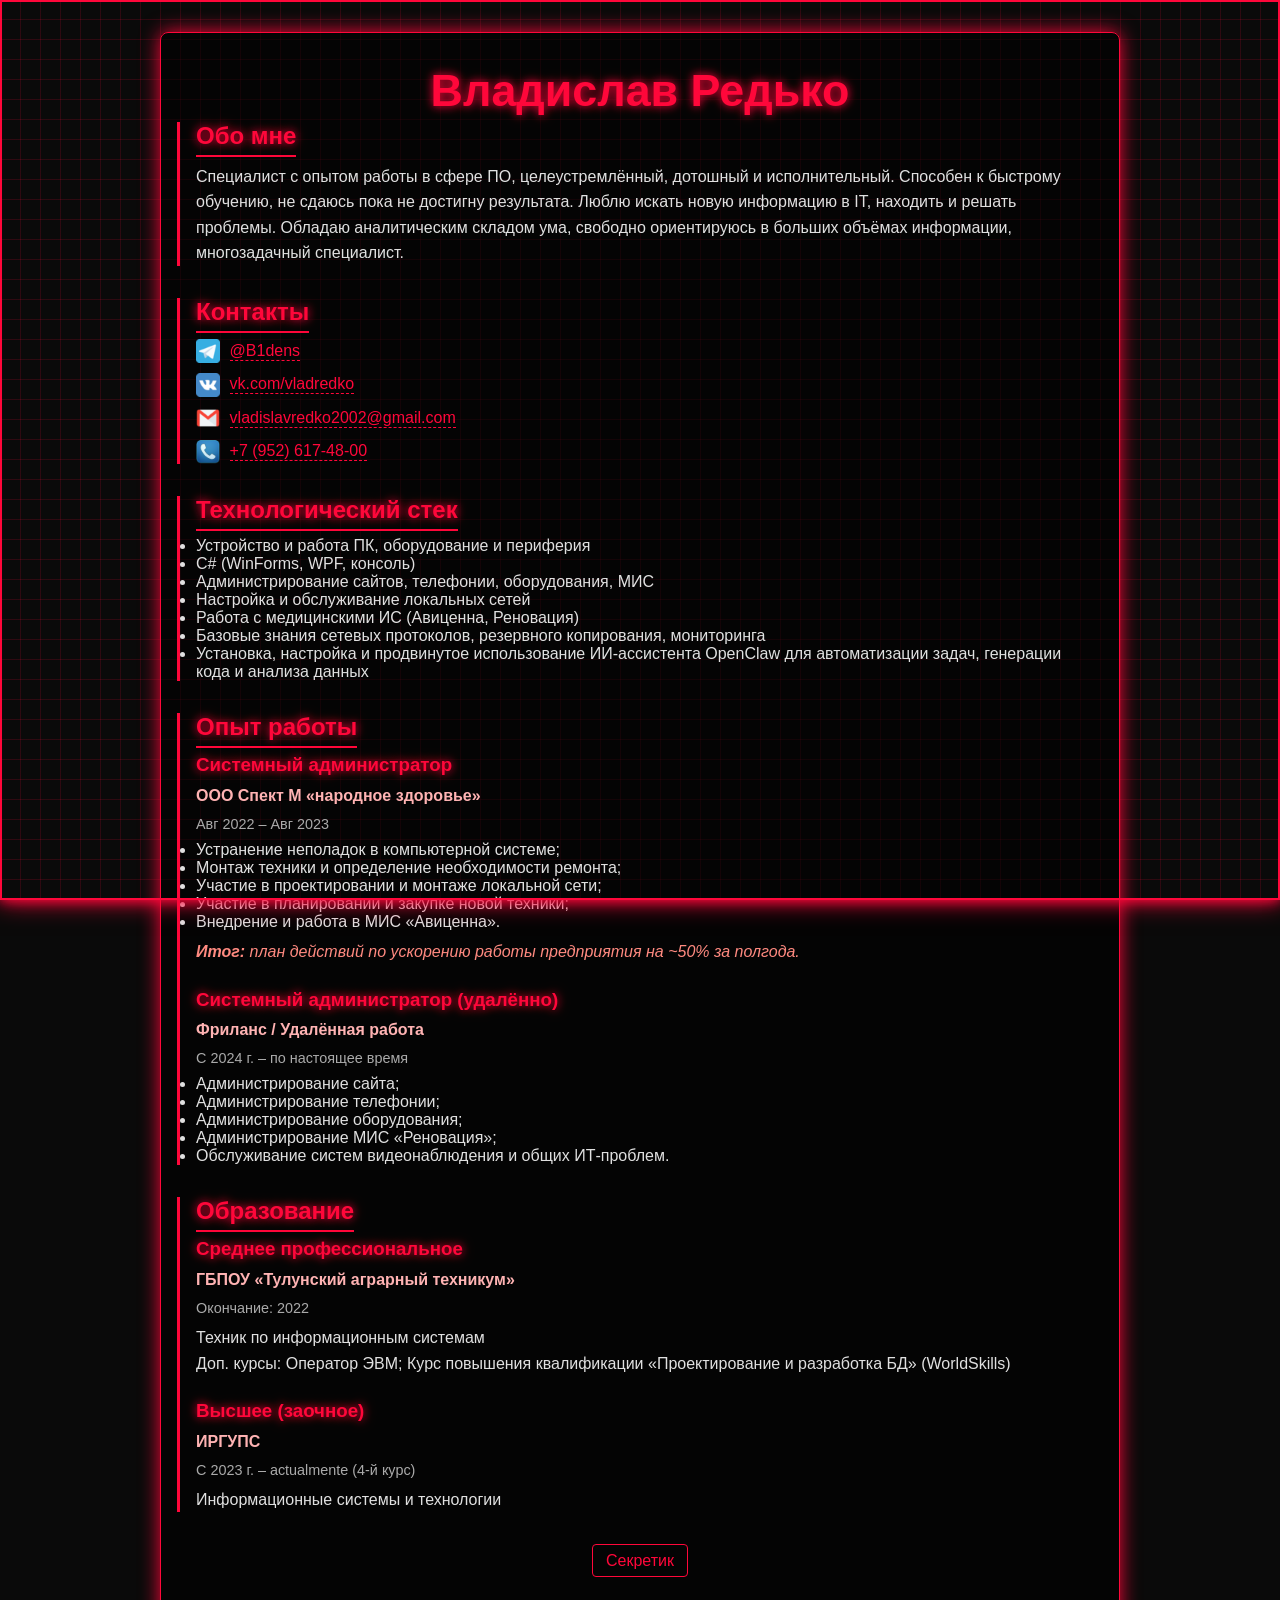
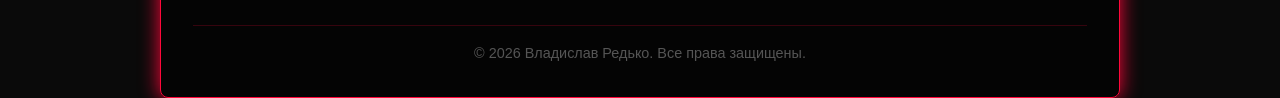
==== index.html @ 88f30bdf "Remove 'Системный администратор' title from header" ====
<!DOCTYPE html>
<html lang="ru">
<head>
    <meta charset="UTF-8">
    <meta name="viewport" content="width=device-width, initial-scale=1.0">
    <title>Владислав Редько — Резюме</title>
    <link rel="stylesheet" href="style.css">
</head>
<body>
    <!-- Фон + анимированная сетка -->
    <div class="bg-layer">
        <div class="grid"></div>
    </div>

    <div class="container">
        <!-- Шапка -->
        <header>
            <h1>Владислав Редько</h1>
        </header>

        <!-- Обо мне -->
        <section class="about hidden">
            <h2>Обо мне</h2>
            <p>
                Специалист с опытом работы в сфере ПО, целеустремлённый, дотошный и исполнительный.
                Способен к быстрому обучению, не сдаюсь пока не достигну результата.
                Люблю искать новую информацию в IT, находить и решать проблемы.
                Обладаю аналитическим складом ума, свободно ориентируюсь в больших объёмах информации,
                многозадачный специалист.
            </p>
        </section>

        <!-- Контакты -->
        <section class="contacts hidden">
            <h2>Контакты</h2>
            <ul>
                <li><span class="icon tg"></span><a href="https://t.me/B1dens" target="_blank">@B1dens</a></li>
                <li><span class="icon vk"></span><a href="https://vk.com/vladredko" target="_blank">vk.com/vladredko</a></li>
                <li><span class="icon mail"></span><a href="mailto:vladislavredko2002@gmail.com">vladislavredko2002@gmail.com</a></li>
                <li><span class="icon phone"></span><a href="tel:+79526174800">+7 (952) 617-48-00</a></li>
            </ul>
        </section>

        <!-- Технологический стек -->
        <section class="skills hidden">
            <h2>Технологический стек</h2>
            <ul>
                <li>Устройство и работа ПК, оборудование и периферия</li>
                <li>C# (WinForms, WPF, консоль)</li>
                <li>Администрирование сайтов, телефонии, оборудования, МИС</li>
                <li>Настройка и обслуживание локальных сетей</li>
                <li>Работа с медицинскими ИС (Авиценна, Реновация)</li>
                <li>Базовые знания сетевых протоколов, резервного копирования, мониторинга</li>
                <li>Установка, настройка и продвинутое использование ИИ-ассистента OpenClaw для автоматизации задач, генерации кода и анализа данных</li>
            </ul>
        </section>

        <!-- Опыт работы -->
        <section class="experience hidden">
            <h2>Опыт работы</h2>

            <div class="job hidden">
                <h3>Системный администратор</h3>
                <p class="company">ООО Спект М «народное здоровье»</p>
                <p class="period">Авг 2022 – Авг 2023</p>
                <ul>
                    <li>Устранение неполадок в компьютерной системе;</li>
                    <li>Монтаж техники и определение необходимости ремонта;</li>
                    <li>Участие в проектировании и монтаже локальной сети;</li>
                    <li>Участие в планировании и закупке новой техники;</li>
                    <li>Внедрение и работа в МИС «Авиценна».</li>
                </ul>
                <p class="result"><strong>Итог:</strong> план действий по ускорению работы предприятия на ~50% за полгода.</p>
            </div>

            <div class="job hidden">
                <h3>Системный администратор (удалённо)</h3>
                <p class="company">Фриланс / Удалённая работа</p>
                <p class="period">С 2024 г. – по настоящее время</p>
                <ul>
                    <li>Администрирование сайта;</li>
                    <li>Администрирование телефонии;</li>
                    <li>Администрирование оборудования;</li>
                    <li>Администрирование МИС «Реновация»;</li>
                    <li>Обслуживание систем видеонаблюдения и общих ИТ‑проблем.</li>
                </ul>
            </div>
        </section>



        <!-- Образование -->
        <section class="education hidden">
            <h2>Образование</h2>

            <div class="edu hidden">
                <h3>Среднее профессиональное</h3>
                <p class="instruction">ГБПОУ «Тулунский аграрный техникум»</p>
                <p class="period">Окончание: 2022</p>
                <p class="specialty">Техник по информационным системам</p>
                <p class="extra">Доп. курсы: Оператор ЭВМ; Курс повышения квалификации «Проектирование и разработка БД» (WorldSkills)</p>
            </div>

            <div class="edu hidden">
                <h3>Высшее (заочное)</h3>
                <p class="instruction">ИРГУПС</p>
                <p class="period">С 2023 г. – actualmente (4‑й курс)</p>
                <p class="specialty">Информационные системы и технологии</p>
            </div>
        </section>

        <div style="text-align:center; margin-top:2rem;">
            <button id="openProtected" class="header-btn" onclick="window.location.href='protected.html'">Секретик</button>
        </div>

        <footer class="hidden">
            <p>© 2026 Владислав Редько. Все права защищены.</p>
        </footer>
    </div>

    <!-- Неоновый пульсирующий контур вокруг страницы -->
    <div class="neon-border"></div>

    <script>
        // Simple IntersectionObserver to reveal elements on scroll
        document.addEventListener('DOMContentLoaded', function () {
            const hiddenElements = document.querySelectorAll('.hidden');
            const observer = new IntersectionObserver((entries) => {
                entries.forEach(entry => {
                    if (entry.isIntersecting) {
                        entry.target.classList.remove('hidden');
                        entry.target.classList.add('show');
                    }
                });
            }, {
                threshold: 0.1
            });

            hiddenElements.forEach(el => observer.observe(el));
        });
    </script>
</body>
</html>
---- style.css ----
:root {
    --bg-color: #0a0a0a;
    --text-color: #e0e0e0;
    --accent-color: #ff073a;
    --accent-pink: #ff6b6b;
    --accent-glow: 0 0 8px rgba(255,7,58,0.7), 0 0 12px rgba(255,7,58,0.5);
    --font-main: 'Arial', sans-serif;
}
* {
    margin:0; padding:0; box-sizing:border-box;
}
html,body {height:100%;}
body {
    font-family: var(--font-main);
    background-color: var(--bg-color);
    color: var(--text-color);
    overflow-x:hidden;
}

/* Background layers */
.bg-layer {
    position:fixed; inset:0;
    z-index:-2;
    overflow:hidden;
    background:var(--bg-color);
}
.grid {
    position:absolute; inset:0;
    pointer-events:none;
    background:
        repeating-linear-gradient(
            0deg,
            rgba(255,7,58,0.15),
            rgba(255,7,58,0.15) 1px,
            transparent 1px,
            transparent 20px
        ),
        repeating-linear-gradient(
            90deg,
            rgba(255,7,58,0.15),
            rgba(255,7,58,0.15) 1px,
            transparent 1px,
            transparent 20px
        );
    animation:moveGrid 12s linear infinite;
}
@keyframes moveGrid {
    to {background-position:0 20px, 20px 0;}
}
.container {
    max-width:960px;
    margin:2rem auto;
    padding:2rem;
    background:rgba(0,0,0,0.55);
    border:1px solid var(--accent-color);
    border-radius:8px;
    box-shadow:0 0 20px var(--accent-color);
    position:relative;
}
h1, h2, h3 {
    color:var(--accent-color);
    text-shadow:var(--accent-glow);
    margin-bottom:0.4rem;
}
h1 {font-size:2.8rem; text-align:center;}
.title {
    font-size:1.4rem;
    font-weight:normal;
    color:var(--accent-pink);
    text-align:center;
    margin-bottom:1.5rem;
}
section {margin-bottom:2rem;}
section h2 {
    border-bottom:2px solid var(--accent-color);
    padding-bottom:0.3rem;
    display:inline-block;
}
p {line-height:1.6;}
a {
    color:var(--accent-color);
    text-decoration:none;
    border-bottom:1px dashed var(--accent-color);
}
a:hover {
    color:var(--accent-pink);
    border-bottom:1px solid var(--accent-pink);
    text-shadow:0 0 4px rgba(255,107,107,0.6);
}
.contacts ul {list-style:none;}
.contacts li {
    display:flex; align-items:center; margin-bottom:0.6rem;
}
.contacts .icon {
    width:24px; height:24px; margin-right:0.6rem;
    background-size:contain; background-repeat:no-repeat;
}
.contacts .tg   {background-image:url('img/tg.png');}
.contacts .vk   {background-image:url('img/vk.png');}
.contacts .mail {background-image:url('img/mail.png');}
.contacts .phone {background-image:url('img/phone.png');}
.job, .edu {
    margin-bottom:1.5rem;
}
.job h3, .edu h3 {display:inline-block; margin-right:0.5rem;}
.company, .instruction {font-weight:bold; color:#ffb3b3;}
.period {font-size:0.9rem; color:#aaa; margin:0.3rem 0;}
.result {font-style:italic; color:#ff8a80; margin-top:0.5rem; display:block;}
.gallery .photos {
    display:flex; gap:1rem; flex-wrap:wrap; margin-top:0.8rem;
}
.gallery img {
    max-width:180px;
    height:auto;
    border:2px solid var(--accent-color);
    border-radius:4px;
    box-shadow:0 0 6px var(--accent-color);
    transition:transform .2s;
}
.gallery img:hover {
    transform:scale(1.05);
}
footer {
    text-align:center;
    font-size:0.9rem;
    color:#555;
    margin-top:3rem;
    padding-top:1rem;
    border-top:1px solid rgba(255,7,58,0.2);
}
.neon-border {
    position:fixed; inset:0;
    pointer-events:none;
    border:2px solid var(--accent-color);
    box-shadow:0 0 12px var(--accent-color), 0 0 24px var(--accent-color);
    animation:pulseBorder 2s ease-in-out infinite;
}
.neon-wrap {
    position: relative;
    display: inline-block;
    border: 2px solid var(--accent-color);
    box-shadow: 0 0 12px var(--accent-color), 0 0 24px var(--accent-color);
    animation: pulseBorder 2s ease-in-out infinite;
    padding: 1.5rem;
    border-radius: 8px;
    background: rgba(0,0,0,0.4);
}
@keyframes pulseBorder {
    0%,100% {opacity:0.6;}
    50% {opacity:1;}
}
.hidden {opacity:0; transform:translateY(30px);}
.show {opacity:1; transform:translateY(0); transition:opacity 0.8s ease-out, transform 0.8s ease-out;}
@media (max-width:600px) {
    .container {margin:1rem; padding:1.5rem;}
    h1 {font-size:2.2rem;}
    .title {font-size:1.2rem;}
    .gallery .photos {justify-content:center;}
}

/* Header button */
.header-btn {
    background: transparent;
    color: var(--accent-color);
    border: 1px solid var(--accent-color);
    border-radius: 4px;
    padding: 0.4rem 0.8rem;
    font-size: 1rem;
    cursor: pointer;
    transition: background 0.2s, color 0.2s;
}
.header-btn:hover {
    background: var(--accent-color);
    color: var(--bg-color);
}

.pin-input {
    width: 100%;
    max-width: 200px;
    padding: 0.5rem;
    margin-bottom: 1rem;
    border: 1px solid var(--accent-color);
    background: transparent;
    color: var(--text-color);
    border-radius: 4px;
    font-size: 1rem;
}
.pin-input:focus {
    outline: none;
    border-color: var(--accent-pink);
    box-shadow: 0 0 6px rgba(255,107,107,0.6);
}

/* Sidebar lines for info sections */
.about, .contacts, .skills, .experience, .education {
    border-left: 3px solid var(--accent-color);
    padding-left: 1rem;
    margin-left: -1rem; /* compensate for padding to keep width */
}

/* Modal styles */
.modal-hidden {
    display: none;
}
.modal-visible {
    display: block;
    position: fixed;
    inset: 0;
    z-index: 1000;
}
.modal-backdrop {
    position: absolute;
    inset: 0;
    background: rgba(0,0,0,0.6);
}
.modal-content {
    position: absolute;
    top: 50%;
    left: 50%;
    transform: translate(-50%, -50%);
    background: var(--bg-color);
    border: 2px solid var(--accent-color);
    border-radius: 8px;
    padding: 2rem;
    width: 90%;
    max-width: 320px;
    text-align: center;
    box-shadow: 0 0 20px var(--accent-color);
    z-index: 1001;
}
.modal-content h2 {
    color: var(--accent-color);
    margin-top: 0;
    margin-bottom: 1.5rem;
}
.modal-content input {
    width: 100%;
    padding: 0.5rem;
    margin-bottom: 1rem;
    border: 1px solid var(--accent-color);
    background: transparent;
    color: var(--text-color);
    border-radius: 4px;
    font-size: 1rem;
}
.modal-content input:focus {
    outline: none;
    border-color: var(--accent-pink);
    box-shadow: 0 0 6px rgba(255,107,107,0.6);
}
.modal-content button {
    background: var(--accent-color);
    color: var(--bg-color);
    border: none;
    border-radius: 4px;
    padding: 0.5rem 1rem;
    font-size: 1rem;
    cursor: pointer;
}
.modal-content button:hover {
    background: var(--accent-pink);
}
.error {
    color: var(--accent-pink);
    margin-top: 1rem;
    font-size: 0.9rem;
}
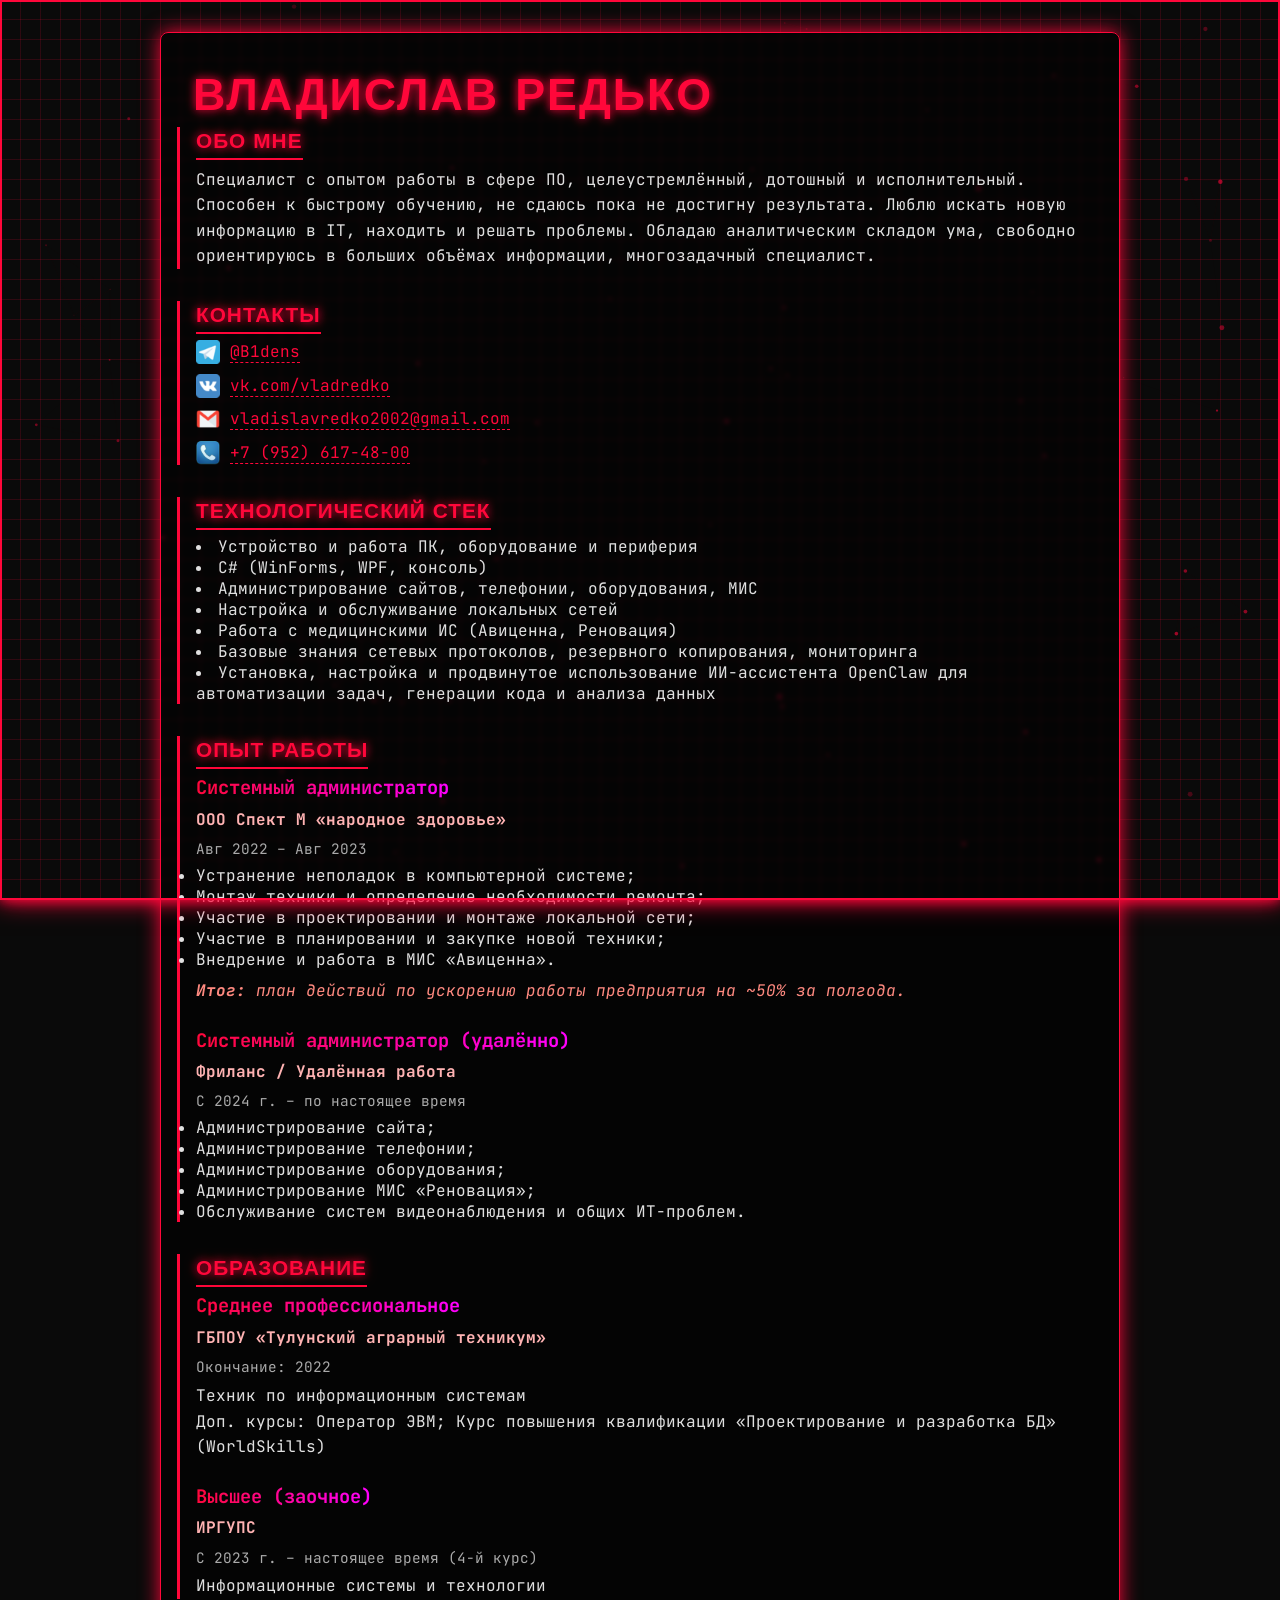
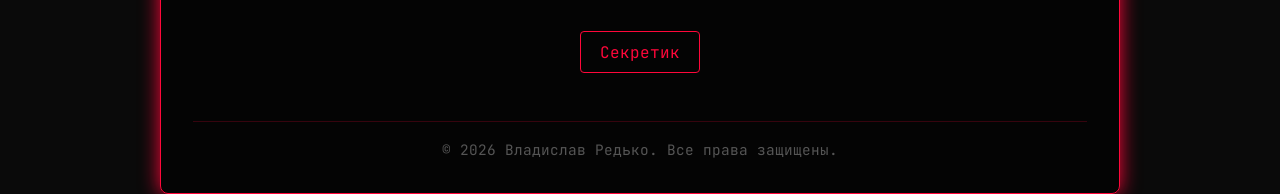
==== commit 1cb5ca35: "vizu: glitch effect, particles, progress bar, Orbitron/JetBrains fonts, staggered animations, hover " ====
--- a/index.html
+++ b/index.html
@@ -4,18 +4,25 @@
     <meta charset="UTF-8">
     <meta name="viewport" content="width=device-width, initial-scale=1.0">
     <title>Владислав Редько — Резюме</title>
+    <link rel="preconnect" href="https://fonts.googleapis.com">
+    <link rel="preconnect" href="https://fonts.gstatic.com" crossorigin>
+    <link href="https://fonts.googleapis.com/css2?family=JetBrains+Mono:wght@400;500;700&family=Orbitron:wght@400;600;700&display=swap" rel="stylesheet">
     <link rel="stylesheet" href="style.css">
 </head>
 <body>
     <!-- Фон + анимированная сетка -->
     <div class="bg-layer">
         <div class="grid"></div>
+        <canvas id="particles"></canvas>
     </div>
+
+    <!-- Прогресс-бар чтения -->
+    <div id="progress-bar"></div>
 
     <div class="container">
         <!-- Шапка -->
         <header>
-            <h1>Владислав Редько</h1>
+            <h1 class="glitch" data-text="Владислав Редько">Владислав Редько</h1>
         </header>
 
         <!-- Обо мне -->
@@ -87,8 +94,6 @@
             </div>
         </section>
 
-
-
         <!-- Образование -->
         <section class="education hidden">
             <h2>Образование</h2>
@@ -104,13 +109,13 @@
             <div class="edu hidden">
                 <h3>Высшее (заочное)</h3>
                 <p class="instruction">ИРГУПС</p>
-                <p class="period">С 2023 г. – actualmente (4‑й курс)</p>
+                <p class="period">С 2023 г. – настоящее время (4‑й курс)</p>
                 <p class="specialty">Информационные системы и технологии</p>
             </div>
         </section>
 
         <div style="text-align:center; margin-top:2rem;">
-            <button id="openProtected" class="header-btn" onclick="window.location.href='protected.html'">Секретик</button>
+            <button id="openProtected" class="header-btn" onclick="window.location.href='protected.html'" title="🫢 там кое-что интересное">Секретик</button>
         </div>
 
         <footer class="hidden">
@@ -122,7 +127,80 @@
     <div class="neon-border"></div>
 
     <script>
-        // Simple IntersectionObserver to reveal elements on scroll
+        // Particles animation
+        (function() {
+            const canvas = document.getElementById('particles');
+            const ctx = canvas.getContext('2d');
+            let particles = [];
+
+            function resize() {
+                canvas.width = window.innerWidth;
+                canvas.height = window.innerHeight;
+            }
+            window.addEventListener('resize', resize);
+            resize();
+
+            class Particle {
+                constructor() { this.reset(); }
+                reset() {
+                    this.x = Math.random() * canvas.width;
+                    this.y = Math.random() * canvas.height;
+                    this.size = Math.random() * 2 + 0.5;
+                    this.speedX = (Math.random() - 0.5) * 0.3;
+                    this.speedY = (Math.random() - 0.5) * 0.3;
+                    this.opacity = Math.random() * 0.5 + 0.1;
+                }
+                update() {
+                    this.x += this.speedX;
+                    this.y += this.speedY;
+                    if (this.x < 0 || this.x > canvas.width || this.y < 0 || this.y > canvas.height) {
+                        this.reset();
+                    }
+                }
+                draw() {
+                    ctx.beginPath();
+                    ctx.arc(this.x, this.y, this.size, 0, Math.PI * 2);
+                    ctx.fillStyle = `rgba(255, 7, 58, ${this.opacity})`;
+                    ctx.fill();
+                }
+            }
+
+            const count = Math.min(80, Math.floor((canvas.width * canvas.height) / 12000));
+            for (let i = 0; i < count; i++) particles.push(new Particle());
+
+            function animate() {
+                ctx.clearRect(0, 0, canvas.width, canvas.height);
+                particles.forEach(p => { p.update(); p.draw(); });
+                // draw lines between close particles
+                for (let i = 0; i < particles.length; i++) {
+                    for (let j = i + 1; j < particles.length; j++) {
+                        const dx = particles[i].x - particles[j].x;
+                        const dy = particles[i].y - particles[j].y;
+                        const dist = Math.sqrt(dx * dx + dy * dy);
+                        if (dist < 120) {
+                            ctx.beginPath();
+                            ctx.moveTo(particles[i].x, particles[i].y);
+                            ctx.lineTo(particles[j].x, particles[j].y);
+                            ctx.strokeStyle = `rgba(255, 7, 58, ${0.08 * (1 - dist / 120)})`;
+                            ctx.lineWidth = 0.5;
+                            ctx.stroke();
+                        }
+                    }
+                }
+                requestAnimationFrame(animate);
+            }
+            animate();
+        })();
+
+        // Progress bar
+        window.addEventListener('scroll', function() {
+            const scrollTop = window.scrollY;
+            const docHeight = document.documentElement.scrollHeight - window.innerHeight;
+            const progress = (scrollTop / docHeight) * 100;
+            document.getElementById('progress-bar').style.width = progress + '%';
+        });
+
+        // IntersectionObserver for reveal
         document.addEventListener('DOMContentLoaded', function () {
             const hiddenElements = document.querySelectorAll('.hidden');
             const observer = new IntersectionObserver((entries) => {
@@ -132,9 +210,7 @@
                         entry.target.classList.add('show');
                     }
                 });
-            }, {
-                threshold: 0.1
-            });
+            }, { threshold: 0.1 });
 
             hiddenElements.forEach(el => observer.observe(el));
         });
--- a/style.css
+++ b/style.css
@@ -4,17 +4,30 @@
     --accent-color: #ff073a;
     --accent-pink: #ff6b6b;
     --accent-glow: 0 0 8px rgba(255,7,58,0.7), 0 0 12px rgba(255,7,58,0.5);
-    --font-main: 'Arial', sans-serif;
+    --font-main: 'JetBrains Mono', 'Arial', sans-serif;
+    --font-heading: 'Orbitron', 'Arial', sans-serif;
 }
 * {
     margin:0; padding:0; box-sizing:border-box;
 }
+html {scroll-behavior:smooth;}
 html,body {height:100%;}
 body {
     font-family: var(--font-main);
     background-color: var(--bg-color);
     color: var(--text-color);
     overflow-x:hidden;
+}
+
+/* Progress bar at top */
+#progress-bar {
+    position: fixed; top: 0; left: 0;
+    height: 3px;
+    width: 0%;
+    background: linear-gradient(90deg, var(--accent-color), #ff00ff, var(--accent-color));
+    z-index: 9999;
+    box-shadow: 0 0 6px var(--accent-color);
+    transition: width 0.1s ease-out;
 }
 
 /* Background layers */
@@ -47,6 +60,10 @@
 @keyframes moveGrid {
     to {background-position:0 20px, 20px 0;}
 }
+#particles {
+    position:absolute; inset:0;
+    pointer-events:none;
+}
 .container {
     max-width:960px;
     margin:2rem auto;
@@ -56,13 +73,53 @@
     border-radius:8px;
     box-shadow:0 0 20px var(--accent-color);
     position:relative;
+    backdrop-filter: blur(2px);
 }
 h1, h2, h3 {
     color:var(--accent-color);
     text-shadow:var(--accent-glow);
     margin-bottom:0.4rem;
 }
-h1 {font-size:2.8rem; text-align:center;}
+h1 {
+    font-size:2.8rem;
+    text-align:center;
+    font-family: var(--font-heading);
+    text-transform:uppercase;
+    letter-spacing:2px;
+}
+/* Glitch effect on h1 hover */
+.glitch {
+    position: relative;
+    display: inline-block;
+    cursor: default;
+}
+.glitch::before,
+.glitch::after {
+    content: attr(data-text);
+    position: absolute;
+    top: 0;
+    left: 0;
+    width: 100%;
+    height: 100%;
+    pointer-events: none;
+    opacity: 0;
+}
+.glitch:hover::before {
+    opacity: 0.7;
+    color: #00ffff;
+    z-index: -1;
+    animation: glitch-shift 0.3s ease-in-out infinite alternate;
+}
+.glitch:hover::after {
+    opacity: 0.7;
+    color: #ff00ff;
+    z-index: -1;
+    animation: glitch-shift 0.3s ease-in-out infinite alternate-reverse;
+}
+@keyframes glitch-shift {
+    0%   { transform: translate(-2px, 1px) skewX(-1deg); }
+    100% { transform: translate(2px, -1px) skewX(1deg); }
+}
 .title {
     font-size:1.4rem;
     font-weight:normal;
@@ -75,25 +132,38 @@
     border-bottom:2px solid var(--accent-color);
     padding-bottom:0.3rem;
     display:inline-block;
+    font-family: var(--font-heading);
+    text-transform:uppercase;
+    letter-spacing:1px;
+    font-size:1.3rem;
 }
 p {line-height:1.6;}
 a {
     color:var(--accent-color);
     text-decoration:none;
     border-bottom:1px dashed var(--accent-color);
+    transition: color 0.3s, border-color 0.3s, text-shadow 0.3s;
 }
 a:hover {
     color:var(--accent-pink);
     border-bottom:1px solid var(--accent-pink);
-    text-shadow:0 0 4px rgba(255,107,107,0.6);
+    text-shadow:0 0 8px rgba(255,107,107,0.8), 0 0 16px rgba(255,107,107,0.4);
 }
 .contacts ul {list-style:none;}
 .contacts li {
     display:flex; align-items:center; margin-bottom:0.6rem;
+    transition: transform 0.3s ease;
+}
+.contacts li:hover {
+    transform: translateX(6px);
 }
 .contacts .icon {
     width:24px; height:24px; margin-right:0.6rem;
     background-size:contain; background-repeat:no-repeat;
+    transition: filter 0.3s;
+}
+.contacts li:hover .icon {
+    filter: drop-shadow(0 0 4px var(--accent-color));
 }
 .contacts .tg   {background-image:url('img/tg.png');}
 .contacts .vk   {background-image:url('img/vk.png');}
@@ -102,24 +172,18 @@
 .job, .edu {
     margin-bottom:1.5rem;
 }
-.job h3, .edu h3 {display:inline-block; margin-right:0.5rem;}
+.job h3, .edu h3 {
+    display:inline-block;
+    margin-right:0.5rem;
+    background: linear-gradient(90deg, var(--accent-color), #ff00ff);
+    -webkit-background-clip: text;
+    -webkit-text-fill-color: transparent;
+    background-clip: text;
+    text-shadow: none;
+}
 .company, .instruction {font-weight:bold; color:#ffb3b3;}
 .period {font-size:0.9rem; color:#aaa; margin:0.3rem 0;}
 .result {font-style:italic; color:#ff8a80; margin-top:0.5rem; display:block;}
-.gallery .photos {
-    display:flex; gap:1rem; flex-wrap:wrap; margin-top:0.8rem;
-}
-.gallery img {
-    max-width:180px;
-    height:auto;
-    border:2px solid var(--accent-color);
-    border-radius:4px;
-    box-shadow:0 0 6px var(--accent-color);
-    transition:transform .2s;
-}
-.gallery img:hover {
-    transform:scale(1.05);
-}
 footer {
     text-align:center;
     font-size:0.9rem;
@@ -150,12 +214,21 @@
     50% {opacity:1;}
 }
 .hidden {opacity:0; transform:translateY(30px);}
-.show {opacity:1; transform:translateY(0); transition:opacity 0.8s ease-out, transform 0.8s ease-out;}
+.show {
+    opacity:1;
+    transform:translateY(0);
+    transition:opacity 0.6s cubic-bezier(0.25, 0.46, 0.45, 0.94), transform 0.6s cubic-bezier(0.25, 0.46, 0.45, 0.94);
+}
+/* Staggered delay for job/edu items */
+.job.show:nth-child(2) { transition-delay: 0.1s; }
+.job.show:nth-child(3) { transition-delay: 0.2s; }
+.edu.show:nth-child(2) { transition-delay: 0.1s; }
+.edu.show:nth-child(3) { transition-delay: 0.2s; }
+
 @media (max-width:600px) {
     .container {margin:1rem; padding:1.5rem;}
-    h1 {font-size:2.2rem;}
+    h1 {font-size:2rem;}
     .title {font-size:1.2rem;}
-    .gallery .photos {justify-content:center;}
 }
 
 /* Header button */
@@ -164,14 +237,20 @@
     color: var(--accent-color);
     border: 1px solid var(--accent-color);
     border-radius: 4px;
-    padding: 0.4rem 0.8rem;
+    padding: 0.6rem 1.2rem;
     font-size: 1rem;
     cursor: pointer;
-    transition: background 0.2s, color 0.2s;
+    transition: background 0.3s, color 0.3s, box-shadow 0.3s, transform 0.2s;
+    font-family: var(--font-main);
 }
 .header-btn:hover {
     background: var(--accent-color);
     color: var(--bg-color);
+    box-shadow: 0 0 12px var(--accent-color);
+    transform: scale(1.05);
+}
+.header-btn:active {
+    transform: scale(0.97);
 }
 
 .pin-input {
@@ -184,6 +263,8 @@
     color: var(--text-color);
     border-radius: 4px;
     font-size: 1rem;
+    font-family: var(--font-main);
+    transition: border-color 0.3s, box-shadow 0.3s;
 }
 .pin-input:focus {
     outline: none;
@@ -191,11 +272,11 @@
     box-shadow: 0 0 6px rgba(255,107,107,0.6);
 }
 
-/* Sidebar lines for info sections */
+/* Sidebar lines */
 .about, .contacts, .skills, .experience, .education {
     border-left: 3px solid var(--accent-color);
     padding-left: 1rem;
-    margin-left: -1rem; /* compensate for padding to keep width */
+    margin-left: -1rem;
 }
 
 /* Modal styles */
@@ -264,4 +345,45 @@
     color: var(--accent-pink);
     margin-top: 1rem;
     font-size: 0.9rem;
+}
+
+/* Skills list items animation */
+.skills li {
+    transition: color 0.3s, text-shadow 0.3s, padding-left 0.3s;
+    padding-left: 0;
+    list-style-position: inside;
+}
+.skills li:hover {
+    color: var(--accent-color);
+    text-shadow: 0 0 4px rgba(255,7,58,0.4);
+    padding-left: 6px;
+}
+
+/* Experience list items animation */
+.experience li {
+    transition: color 0.3s;
+}
+.experience li:hover {
+    color: var(--accent-pink);
+}
+
+/* Tooltip for the "Секретик" button */
+.header-btn[title]:hover::after {
+    content: attr(title);
+    position: absolute;
+    bottom: calc(100% + 8px);
+    left: 50%;
+    transform: translateX(-50%);
+    background: var(--bg-color);
+    color: var(--accent-pink);
+    border: 1px solid var(--accent-color);
+    border-radius: 4px;
+    padding: 4px 10px;
+    font-size: 0.8rem;
+    white-space: nowrap;
+    box-shadow: 0 0 8px var(--accent-color);
+    z-index: 10;
+}
+.header-btn[title] {
+    position: relative;
 }
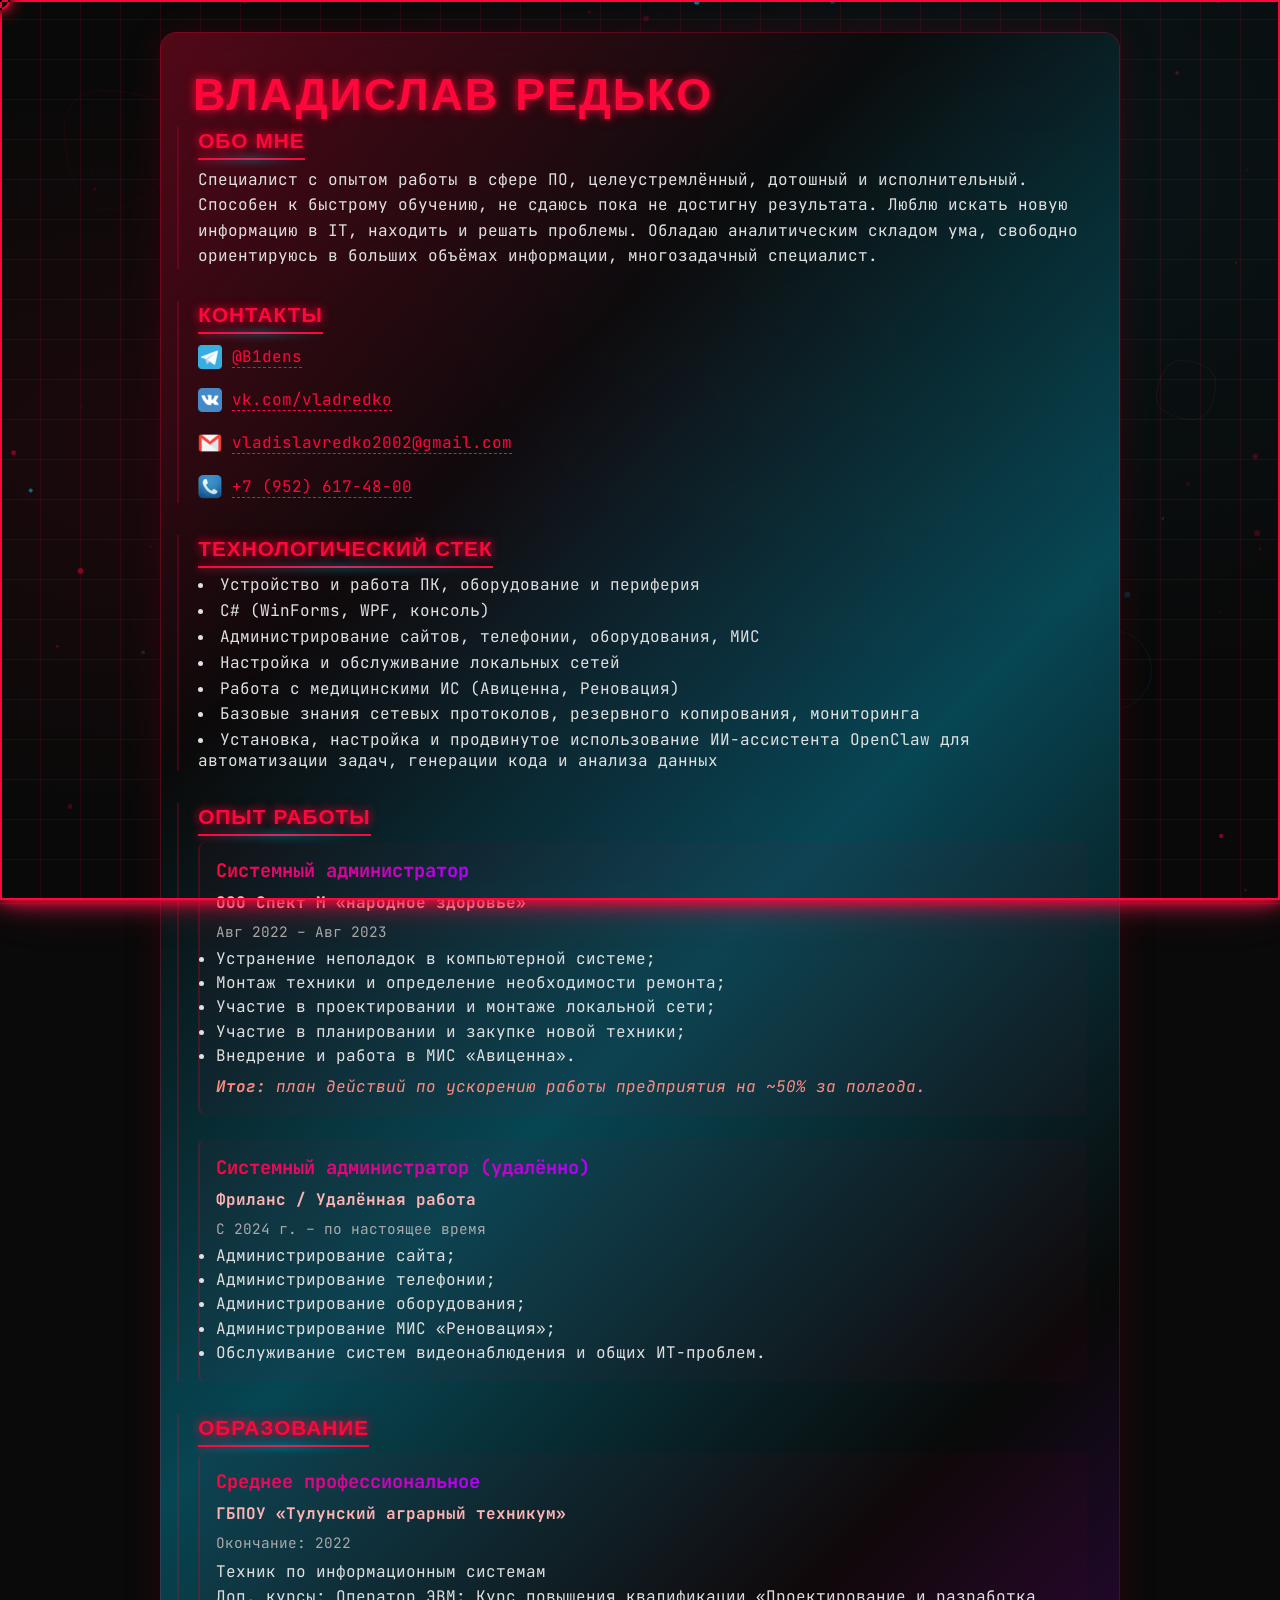
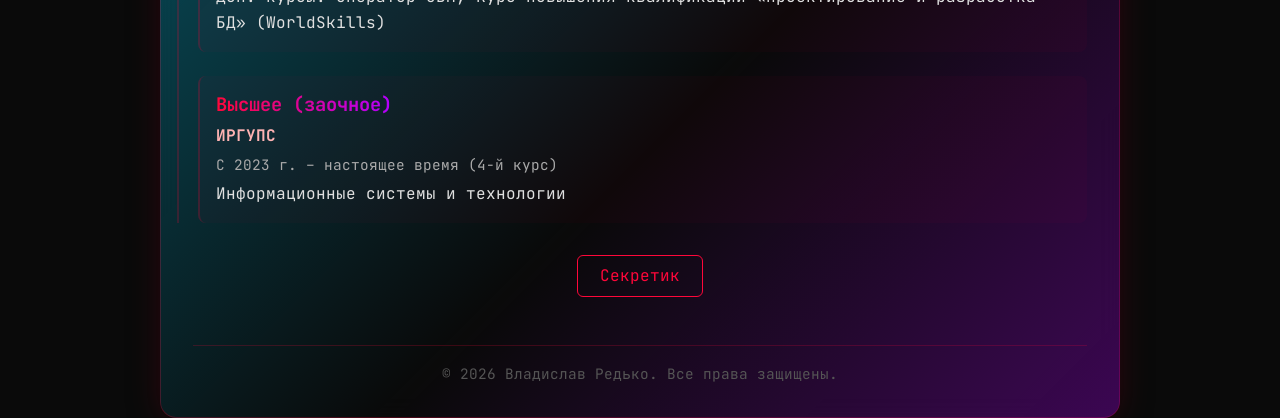
==== commit 82286ffa: "Кардинальный редизайн: glassmorphism, матричный дождь, плавающие фигуры, кастомный курсор, сплэш-экр" ====
--- a/index.html
+++ b/index.html
@@ -7,17 +7,44 @@
     <link rel="preconnect" href="https://fonts.googleapis.com">
     <link rel="preconnect" href="https://fonts.gstatic.com" crossorigin>
     <link href="https://fonts.googleapis.com/css2?family=JetBrains+Mono:wght@400;500;700&family=Orbitron:wght@400;600;700&display=swap" rel="stylesheet">
-    <link rel="stylesheet" href="style.css">
+    <link rel="stylesheet" href="style.css?v=4">
 </head>
 <body>
+
+    <!-- SPLASH / PRELOADER -->
+    <div id="splash">
+        <div class="splash-text">ЗАГРУЗКА</div>
+        <div class="splash-loader"></div>
+    </div>
+
+    <!-- CUSTOM CURSOR -->
+    <div class="custom-cursor" id="cursor">
+        <div class="cursor-dot"></div>
+    </div>
+
     <!-- Фон + анимированная сетка -->
     <div class="bg-layer">
         <div class="grid"></div>
         <canvas id="particles"></canvas>
     </div>
 
+    <!-- Плавающие геометрические фигуры -->
+    <div class="floating-shapes">
+        <div class="floating-shape"></div>
+        <div class="floating-shape"></div>
+        <div class="floating-shape"></div>
+        <div class="floating-shape"></div>
+        <div class="floating-shape"></div>
+    </div>
+
+    <!-- Матричный дождь -->
+    <canvas id="matrix-rain" class="matrix-rain"></canvas>
+
     <!-- Прогресс-бар чтения -->
     <div id="progress-bar"></div>
+
+    <!-- Внешний слой неона -->
+    <div class="neon-border-out"></div>
 
     <div class="container">
         <!-- Шапка -->
@@ -127,7 +154,88 @@
     <div class="neon-border"></div>
 
     <script>
-        // Particles animation
+        // ============ CUSTOM CURSOR ============
+        (function() {
+            const cursor = document.getElementById('cursor');
+            if (!cursor) return;
+            let mouseX = 0, mouseY = 0;
+            let curX = 0, curY = 0;
+            document.addEventListener('mousemove', e => {
+                mouseX = e.clientX;
+                mouseY = e.clientY;
+            });
+            // Hover effect on interactive elements
+            const hoverTargets = 'a, button, input, .header-btn, .glitch, h1, h2, h3, li';
+            document.addEventListener('mouseover', e => {
+                if (e.target.closest(hoverTargets)) {
+                    cursor.classList.add('hover');
+                }
+            });
+            document.addEventListener('mouseout', e => {
+                if (e.target.closest(hoverTargets)) {
+                    cursor.classList.remove('hover');
+                }
+            });
+            function moveCursor() {
+                curX += (mouseX - curX) * 0.12;
+                curY += (mouseY - curY) * 0.12;
+                cursor.style.left = curX + 'px';
+                cursor.style.top = curY + 'px';
+                requestAnimationFrame(moveCursor);
+            }
+            moveCursor();
+            // Hide cursor when leaving window
+            document.addEventListener('mouseleave', () => {
+                cursor.style.opacity = '0';
+            });
+            document.addEventListener('mouseenter', () => {
+                cursor.style.opacity = '1';
+            });
+        })();
+
+        // ============ MATRIX RAIN ============
+        (function() {
+            const canvas = document.getElementById('matrix-rain');
+            if (!canvas) return;
+            const ctx = canvas.getContext('2d');
+            let fontSize = 14;
+            let columns, drops;
+
+            function resize() {
+                canvas.width = window.innerWidth;
+                canvas.height = window.innerHeight;
+                columns = Math.floor(canvas.width / fontSize);
+                drops = Array(columns).fill(1).map(() => Math.random() * -canvas.height / fontSize);
+            }
+            window.addEventListener('resize', resize);
+            resize();
+
+            const chars = 'アイウエオカキクケコサシスセソタチツテトナニヌネノハヒフヘホマミムメモヤユヨラリルレロワヲガギグゲゴザジズゼゾダヂヅデドバビブベボパピプペポ0123456789';
+
+            function drawMatrix() {
+                ctx.fillStyle = 'rgba(10, 10, 10, 0.05)';
+                ctx.fillRect(0, 0, canvas.width, canvas.height);
+                ctx.fillStyle = '#ff073a';
+                ctx.font = fontSize + 'px monospace';
+                for (let i = 0; i < drops.length; i++) {
+                    const text = chars[Math.floor(Math.random() * chars.length)];
+                    const x = i * fontSize;
+                    const y = drops[i] * fontSize;
+                    // Fade effect: first char brighter
+                    const brightness = Math.random() > 0.95 ? 1 : 0.4;
+                    ctx.fillStyle = `rgba(255, 7, 58, ${brightness * 0.7})`;
+                    ctx.fillText(text, x, y);
+                    if (y > canvas.height && Math.random() > 0.975) {
+                        drops[i] = 0;
+                    }
+                    drops[i]++;
+                }
+                requestAnimationFrame(drawMatrix);
+            }
+            drawMatrix();
+        })();
+
+        // ============ PARTICLES (enhanced) ============
         (function() {
             const canvas = document.getElementById('particles');
             const ctx = canvas.getContext('2d');
@@ -145,10 +253,11 @@
                 reset() {
                     this.x = Math.random() * canvas.width;
                     this.y = Math.random() * canvas.height;
-                    this.size = Math.random() * 2 + 0.5;
-                    this.speedX = (Math.random() - 0.5) * 0.3;
-                    this.speedY = (Math.random() - 0.5) * 0.3;
+                    this.size = Math.random() * 2.5 + 0.5;
+                    this.speedX = (Math.random() - 0.5) * 0.4;
+                    this.speedY = (Math.random() - 0.5) * 0.4;
                     this.opacity = Math.random() * 0.5 + 0.1;
+                    this.hue = Math.random() > 0.5 ? 0 : 200; // red or blue hue
                 }
                 update() {
                     this.x += this.speedX;
@@ -160,12 +269,13 @@
                 draw() {
                     ctx.beginPath();
                     ctx.arc(this.x, this.y, this.size, 0, Math.PI * 2);
-                    ctx.fillStyle = `rgba(255, 7, 58, ${this.opacity})`;
+                    const color = this.hue === 0 ? '255, 7, 58' : '0, 212, 255';
+                    ctx.fillStyle = `rgba(${color}, ${this.opacity})`;
                     ctx.fill();
                 }
             }
 
-            const count = Math.min(80, Math.floor((canvas.width * canvas.height) / 12000));
+            const count = Math.min(100, Math.floor((canvas.width * canvas.height) / 10000));
             for (let i = 0; i < count; i++) particles.push(new Particle());
 
             function animate() {
@@ -177,12 +287,14 @@
                         const dx = particles[i].x - particles[j].x;
                         const dy = particles[i].y - particles[j].y;
                         const dist = Math.sqrt(dx * dx + dy * dy);
-                        if (dist < 120) {
+                        if (dist < 130) {
                             ctx.beginPath();
                             ctx.moveTo(particles[i].x, particles[i].y);
                             ctx.lineTo(particles[j].x, particles[j].y);
-                            ctx.strokeStyle = `rgba(255, 7, 58, ${0.08 * (1 - dist / 120)})`;
-                            ctx.lineWidth = 0.5;
+                            const alpha = 0.1 * (1 - dist / 130);
+                            // gradient line between red and blue particles
+                            ctx.strokeStyle = `rgba(255, 7, 58, ${alpha})`;
+                            ctx.lineWidth = 0.6;
                             ctx.stroke();
                         }
                     }
@@ -192,7 +304,7 @@
             animate();
         })();
 
-        // Progress bar
+        // ============ PROGRESS BAR ============
         window.addEventListener('scroll', function() {
             const scrollTop = window.scrollY;
             const docHeight = document.documentElement.scrollHeight - window.innerHeight;
@@ -200,7 +312,18 @@
             document.getElementById('progress-bar').style.width = progress + '%';
         });
 
-        // IntersectionObserver for reveal
+        // ============ SPLASH SCREEN ============
+        window.addEventListener('load', function() {
+            setTimeout(() => {
+                const splash = document.getElementById('splash');
+                splash.classList.add('fade-out');
+                setTimeout(() => {
+                    splash.style.display = 'none';
+                }, 800);
+            }, 1200);
+        });
+
+        // ============ INTERSECTION OBSERVER ============
         document.addEventListener('DOMContentLoaded', function () {
             const hiddenElements = document.querySelectorAll('.hidden');
             const observer = new IntersectionObserver((entries) => {
--- a/style.css
+++ b/style.css
@@ -3,12 +3,17 @@
     --text-color: #e0e0e0;
     --accent-color: #ff073a;
     --accent-pink: #ff6b6b;
+    --accent-blue: #00d4ff;
+    --accent-purple: #b300ff;
     --accent-glow: 0 0 8px rgba(255,7,58,0.7), 0 0 12px rgba(255,7,58,0.5);
+    --glass-bg: rgba(10, 10, 10, 0.6);
+    --glass-border: rgba(255, 7, 58, 0.25);
     --font-main: 'JetBrains Mono', 'Arial', sans-serif;
     --font-heading: 'Orbitron', 'Arial', sans-serif;
 }
 * {
     margin:0; padding:0; box-sizing:border-box;
+    cursor: none !important;
 }
 html {scroll-behavior:smooth;}
 html,body {height:100%;}
@@ -19,62 +24,251 @@
     overflow-x:hidden;
 }
 
-/* Progress bar at top */
-#progress-bar {
-    position: fixed; top: 0; left: 0;
-    height: 3px;
-    width: 0%;
-    background: linear-gradient(90deg, var(--accent-color), #ff00ff, var(--accent-color));
-    z-index: 9999;
+/* ============ CUSTOM CURSOR ============ */
+.custom-cursor {
+    position: fixed;
+    width: 20px;
+    height: 20px;
+    border: 2px solid var(--accent-color);
+    border-radius: 50%;
+    pointer-events: none;
+    z-index: 99999;
+    mix-blend-mode: difference;
+    transition: transform 0.12s ease, background 0.2s;
+    transform: translate(-50%, -50%);
+    box-shadow: 0 0 10px var(--accent-color), 0 0 20px var(--accent-color);
+}
+.custom-cursor .cursor-dot {
+    position: absolute;
+    top: 50%;
+    left: 50%;
+    width: 4px;
+    height: 4px;
+    background: var(--accent-color);
+    border-radius: 50%;
+    transform: translate(-50%, -50%);
     box-shadow: 0 0 6px var(--accent-color);
-    transition: width 0.1s ease-out;
-}
-
-/* Background layers */
+}
+.custom-cursor.hover {
+    transform: translate(-50%, -50%) scale(1.8);
+    background: rgba(255, 7, 58, 0.15);
+    border-color: var(--accent-pink);
+}
+
+/* ============ SPLASH / PRELOADER ============ */
+#splash {
+    position: fixed;
+    inset: 0;
+    z-index: 99998;
+    background: var(--bg-color);
+    display: flex;
+    flex-direction: column;
+    align-items: center;
+    justify-content: center;
+    transition: opacity 0.8s ease, visibility 0.8s ease;
+}
+#splash.fade-out {
+    opacity: 0;
+    visibility: hidden;
+}
+.splash-text {
+    font-family: var(--font-heading);
+    font-size: 2.5rem;
+    color: var(--accent-color);
+    text-shadow: var(--accent-glow);
+    margin-bottom: 1.5rem;
+    letter-spacing: 6px;
+    animation: splashPulse 1.2s ease-in-out infinite;
+}
+.splash-loader {
+    width: 60px;
+    height: 60px;
+    border: 3px solid rgba(255,7,58,0.15);
+    border-top-color: var(--accent-color);
+    border-radius: 50%;
+    animation: splashSpin 0.8s linear infinite;
+    box-shadow: 0 0 20px rgba(255,7,58,0.3);
+}
+@keyframes splashSpin {
+    to { transform: rotate(360deg); }
+}
+@keyframes splashPulse {
+    0%, 100% { opacity: 0.6; filter: blur(0.5px); }
+    50% { opacity: 1; filter: blur(0); }
+}
+
+/* ============ LIVING GRADIENT BG ============ */
 .bg-layer {
     position:fixed; inset:0;
     z-index:-2;
     overflow:hidden;
-    background:var(--bg-color);
-}
+    background: var(--bg-color);
+}
+.bg-layer::before {
+    content: '';
+    position: absolute;
+    inset: 0;
+    background:
+        radial-gradient(ellipse at 20% 50%, rgba(255,7,58,0.08) 0%, transparent 60%),
+        radial-gradient(ellipse at 80% 20%, rgba(0,212,255,0.06) 0%, transparent 50%),
+        radial-gradient(ellipse at 50% 80%, rgba(179,0,255,0.05) 0%, transparent 50%);
+    animation: gradShift 12s ease-in-out infinite alternate;
+}
+@keyframes gradShift {
+    0% { transform: scale(1) rotate(0deg); }
+    50% { transform: scale(1.1) rotate(2deg); }
+    100% { transform: scale(1) rotate(-2deg); }
+}
+
+/* ============ FLOATING GEOMETRIC SHAPES ============ */
+.floating-shapes {
+    position: fixed;
+    inset: 0;
+    pointer-events: none;
+    z-index: -1;
+    overflow: hidden;
+}
+.floating-shape {
+    position: absolute;
+    border: 1.5px solid;
+    opacity: 0.08;
+    animation: floatShape var(--dur, 20s) ease-in-out infinite alternate;
+}
+.floating-shape:nth-child(1) {
+    width: 120px; height: 120px;
+    border-color: var(--accent-color);
+    border-radius: 30% 70% 70% 30% / 30% 30% 70% 70%;
+    top: 10%; left: 5%;
+    --dur: 25s;
+    animation-delay: -2s;
+}
+.floating-shape:nth-child(2) {
+    width: 80px; height: 80px;
+    border-color: var(--accent-blue);
+    border-radius: 50%;
+    top: 70%; right: 10%;
+    --dur: 20s;
+    animation-delay: -5s;
+}
+.floating-shape:nth-child(3) {
+    width: 160px; height: 160px;
+    border-color: var(--accent-purple);
+    border-radius: 63% 37% 54% 46% / 55% 48% 52% 45%;
+    bottom: 5%; left: 20%;
+    --dur: 30s;
+    animation-delay: -10s;
+}
+.floating-shape:nth-child(4) {
+    width: 60px; height: 60px;
+    border-color: var(--accent-pink);
+    border-radius: 41% 59% 34% 66% / 65% 36% 64% 35%;
+    top: 40%; right: 5%;
+    --dur: 18s;
+    animation-delay: -7s;
+}
+.floating-shape:nth-child(5) {
+    width: 100px; height: 100px;
+    border-color: var(--accent-color);
+    border-radius: 50% 50% 0% 100% / 63% 44% 56% 37%;
+    top: 5%; right: 25%;
+    --dur: 22s;
+    animation-delay: -3s;
+}
+@keyframes floatShape {
+    0% { transform: translate(0, 0) rotate(0deg) scale(1); }
+    33% { transform: translate(30px, -40px) rotate(120deg) scale(1.1); }
+    66% { transform: translate(-20px, 30px) rotate(240deg) scale(0.9); }
+    100% { transform: translate(15px, -15px) rotate(360deg) scale(1.05); }
+}
+
+/* ============ MATRIX RAIN ============ */
+.matrix-rain {
+    position: fixed;
+    top: 0;
+    left: 0;
+    width: 100%;
+    height: 100%;
+    pointer-events: none;
+    z-index: -1;
+    opacity: 0.04;
+}
+
+/* Grid overlay - enhanced */
 .grid {
     position:absolute; inset:0;
     pointer-events:none;
     background:
         repeating-linear-gradient(
             0deg,
-            rgba(255,7,58,0.15),
-            rgba(255,7,58,0.15) 1px,
+            rgba(255,7,58,0.12),
+            rgba(255,7,58,0.12) 1px,
             transparent 1px,
-            transparent 20px
+            transparent 40px
         ),
         repeating-linear-gradient(
             90deg,
-            rgba(255,7,58,0.15),
-            rgba(255,7,58,0.15) 1px,
+            rgba(255,7,58,0.12),
+            rgba(255,7,58,0.12) 1px,
             transparent 1px,
-            transparent 20px
+            transparent 40px
         );
-    animation:moveGrid 12s linear infinite;
+    animation:moveGrid 8s linear infinite;
 }
 @keyframes moveGrid {
-    to {background-position:0 20px, 20px 0;}
-}
+    to {background-position:0 40px, 40px 0;}
+}
+
 #particles {
     position:absolute; inset:0;
     pointer-events:none;
 }
+
+/* ============ PROGRESS BAR ============ */
+#progress-bar {
+    position: fixed; top: 0; left: 0;
+    height: 3px;
+    width: 0%;
+    background: linear-gradient(90deg, var(--accent-color), var(--accent-blue), var(--accent-purple), var(--accent-color));
+    background-size: 300% 100%;
+    z-index: 9999;
+    animation: progressGlow 2s linear infinite;
+    transition: width 0.1s ease-out;
+}
+@keyframes progressGlow {
+    0% { background-position: 0% 0%; }
+    100% { background-position: 300% 0%; }
+}
+
+/* ============ GLASS CONTAINER ============ */
 .container {
     max-width:960px;
     margin:2rem auto;
     padding:2rem;
-    background:rgba(0,0,0,0.55);
-    border:1px solid var(--accent-color);
-    border-radius:8px;
-    box-shadow:0 0 20px var(--accent-color);
+    background: var(--glass-bg);
+    border:1px solid var(--glass-border);
+    border-radius:16px;
+    box-shadow:0 0 30px rgba(255,7,58,0.15), 0 8px 32px rgba(0,0,0,0.4);
     position:relative;
-    backdrop-filter: blur(2px);
-}
+    backdrop-filter: blur(12px);
+    -webkit-backdrop-filter: blur(12px);
+}
+.container::before {
+    content: '';
+    position: absolute;
+    top: -1px;
+    left: -1px;
+    right: -1px;
+    bottom: -1px;
+    border-radius: 17px;
+    background: linear-gradient(135deg, var(--accent-color), transparent, var(--accent-blue), transparent, var(--accent-purple));
+    z-index: -1;
+    opacity: 0.3;
+    transition: opacity 0.4s;
+}
+.container:hover::before {
+    opacity: 0.6;
+}
+
 h1, h2, h3 {
     color:var(--accent-color);
     text-shadow:var(--accent-glow);
@@ -87,7 +281,7 @@
     text-transform:uppercase;
     letter-spacing:2px;
 }
-/* Glitch effect on h1 hover */
+/* Glitch effect enhanced */
 .glitch {
     position: relative;
     display: inline-block;
@@ -105,29 +299,34 @@
     opacity: 0;
 }
 .glitch:hover::before {
-    opacity: 0.7;
-    color: #00ffff;
+    opacity: 0.8;
+    color: var(--accent-blue);
     z-index: -1;
     animation: glitch-shift 0.3s ease-in-out infinite alternate;
 }
 .glitch:hover::after {
-    opacity: 0.7;
-    color: #ff00ff;
+    opacity: 0.8;
+    color: var(--accent-purple);
     z-index: -1;
     animation: glitch-shift 0.3s ease-in-out infinite alternate-reverse;
 }
 @keyframes glitch-shift {
-    0%   { transform: translate(-2px, 1px) skewX(-1deg); }
-    100% { transform: translate(2px, -1px) skewX(1deg); }
-}
-.title {
-    font-size:1.4rem;
-    font-weight:normal;
-    color:var(--accent-pink);
-    text-align:center;
-    margin-bottom:1.5rem;
-}
-section {margin-bottom:2rem;}
+    0%   { transform: translate(-3px, 2px) skewX(-2deg); }
+    100% { transform: translate(3px, -2px) skewX(2deg); }
+}
+
+section {
+    margin-bottom:2rem;
+    position: relative;
+    transition: box-shadow 0.4s, border-color 0.4s, transform 0.3s;
+}
+
+/* Section hover glow */
+section:hover {
+    box-shadow: 0 0 20px rgba(255,7,58,0.1), 0 0 40px rgba(255,7,58,0.05);
+    transform: translateX(3px);
+}
+
 section h2 {
     border-bottom:2px solid var(--accent-color);
     padding-bottom:0.3rem;
@@ -136,6 +335,17 @@
     text-transform:uppercase;
     letter-spacing:1px;
     font-size:1.3rem;
+    position: relative;
+}
+section h2::after {
+    content: '';
+    position: absolute;
+    bottom: -2px;
+    left: 0;
+    width: 100%;
+    height: 2px;
+    background: linear-gradient(90deg, var(--accent-color), var(--accent-blue), transparent);
+    filter: blur(4px);
 }
 p {line-height:1.6;}
 a {
@@ -152,10 +362,12 @@
 .contacts ul {list-style:none;}
 .contacts li {
     display:flex; align-items:center; margin-bottom:0.6rem;
-    transition: transform 0.3s ease;
+    transition: transform 0.3s ease, text-shadow 0.3s;
+    padding: 0.3rem 0;
 }
 .contacts li:hover {
-    transform: translateX(6px);
+    transform: translateX(8px);
+    text-shadow: 0 0 8px rgba(255,7,58,0.3);
 }
 .contacts .icon {
     width:24px; height:24px; margin-right:0.6rem;
@@ -163,7 +375,7 @@
     transition: filter 0.3s;
 }
 .contacts li:hover .icon {
-    filter: drop-shadow(0 0 4px var(--accent-color));
+    filter: drop-shadow(0 0 6px var(--accent-color)) brightness(1.3);
 }
 .contacts .tg   {background-image:url('img/tg.png');}
 .contacts .vk   {background-image:url('img/vk.png');}
@@ -171,11 +383,20 @@
 .contacts .phone {background-image:url('img/phone.png');}
 .job, .edu {
     margin-bottom:1.5rem;
+    padding: 1rem;
+    border-radius: 8px;
+    background: rgba(255,7,58,0.03);
+    border-left: 2px solid rgba(255,7,58,0.2);
+    transition: background 0.3s, border-left-color 0.3s;
+}
+.job:hover, .edu:hover {
+    background: rgba(255,7,58,0.06);
+    border-left-color: var(--accent-color);
 }
 .job h3, .edu h3 {
     display:inline-block;
     margin-right:0.5rem;
-    background: linear-gradient(90deg, var(--accent-color), #ff00ff);
+    background: linear-gradient(90deg, var(--accent-color), var(--accent-purple));
     -webkit-background-clip: text;
     -webkit-text-fill-color: transparent;
     background-clip: text;
@@ -192,26 +413,31 @@
     padding-top:1rem;
     border-top:1px solid rgba(255,7,58,0.2);
 }
+
+/* ============ NEON BORDER ============ */
 .neon-border {
     position:fixed; inset:0;
     pointer-events:none;
     border:2px solid var(--accent-color);
-    box-shadow:0 0 12px var(--accent-color), 0 0 24px var(--accent-color);
-    animation:pulseBorder 2s ease-in-out infinite;
-}
-.neon-wrap {
-    position: relative;
-    display: inline-block;
-    border: 2px solid var(--accent-color);
-    box-shadow: 0 0 12px var(--accent-color), 0 0 24px var(--accent-color);
-    animation: pulseBorder 2s ease-in-out infinite;
-    padding: 1.5rem;
-    border-radius: 8px;
-    background: rgba(0,0,0,0.4);
+    box-shadow:0 0 12px var(--accent-color), 0 0 24px var(--accent-color), 0 0 48px rgba(255,7,58,0.2);
+    animation:pulseBorder 2.5s ease-in-out infinite;
+    z-index: 1;
+}
+.neon-border-out {
+    position:fixed; inset:-4px;
+    pointer-events:none;
+    border:1px solid rgba(0,212,255,0.15);
+    box-shadow:0 0 30px rgba(0,212,255,0.1);
+    animation:pulseBorderAlt 3s ease-in-out infinite;
+    z-index: 0;
 }
 @keyframes pulseBorder {
-    0%,100% {opacity:0.6;}
-    50% {opacity:1;}
+    0%,100% {opacity:0.5; border-width: 2px;}
+    50% {opacity:1; border-width: 3px;}
+}
+@keyframes pulseBorderAlt {
+    0%,100% {opacity:0.15;}
+    50% {opacity:0.4;}
 }
 .hidden {opacity:0; transform:translateY(30px);}
 .show {
@@ -219,7 +445,7 @@
     transform:translateY(0);
     transition:opacity 0.6s cubic-bezier(0.25, 0.46, 0.45, 0.94), transform 0.6s cubic-bezier(0.25, 0.46, 0.45, 0.94);
 }
-/* Staggered delay for job/edu items */
+/* Staggered delay */
 .job.show:nth-child(2) { transition-delay: 0.1s; }
 .job.show:nth-child(3) { transition-delay: 0.2s; }
 .edu.show:nth-child(2) { transition-delay: 0.1s; }
@@ -228,26 +454,40 @@
 @media (max-width:600px) {
     .container {margin:1rem; padding:1.5rem;}
     h1 {font-size:2rem;}
-    .title {font-size:1.2rem;}
-}
-
-/* Header button */
+}
+
+/* ============ BUTTONS ============ */
 .header-btn {
     background: transparent;
     color: var(--accent-color);
     border: 1px solid var(--accent-color);
-    border-radius: 4px;
-    padding: 0.6rem 1.2rem;
+    border-radius: 6px;
+    padding: 0.6rem 1.4rem;
     font-size: 1rem;
-    cursor: pointer;
-    transition: background 0.3s, color 0.3s, box-shadow 0.3s, transform 0.2s;
+    cursor: none;
+    transition: background 0.3s, color 0.3s, box-shadow 0.3s, transform 0.2s, border-color 0.3s;
     font-family: var(--font-main);
+    position: relative;
+    overflow: hidden;
+}
+.header-btn::before {
+    content: '';
+    position: absolute;
+    top: 0;
+    left: -100%;
+    width: 100%;
+    height: 100%;
+    background: linear-gradient(90deg, transparent, rgba(255,7,58,0.2), transparent);
+    transition: left 0.5s;
+}
+.header-btn:hover::before {
+    left: 100%;
 }
 .header-btn:hover {
     background: var(--accent-color);
     color: var(--bg-color);
-    box-shadow: 0 0 12px var(--accent-color);
-    transform: scale(1.05);
+    box-shadow: 0 0 16px var(--accent-color), 0 0 32px rgba(255,7,58,0.3);
+    transform: scale(1.06);
 }
 .header-btn:active {
     transform: scale(0.97);
@@ -255,31 +495,37 @@
 
 .pin-input {
     width: 100%;
-    max-width: 200px;
-    padding: 0.5rem;
+    max-width: 220px;
+    padding: 0.6rem;
     margin-bottom: 1rem;
-    border: 1px solid var(--accent-color);
-    background: transparent;
+    border: 1px solid var(--glass-border);
+    background: rgba(0,0,0,0.5);
     color: var(--text-color);
-    border-radius: 4px;
-    font-size: 1rem;
+    border-radius: 6px;
+    font-size: 1.2rem;
     font-family: var(--font-main);
     transition: border-color 0.3s, box-shadow 0.3s;
+    text-align: center;
+    letter-spacing: 6px;
 }
 .pin-input:focus {
     outline: none;
-    border-color: var(--accent-pink);
-    box-shadow: 0 0 6px rgba(255,107,107,0.6);
-}
-
-/* Sidebar lines */
+    border-color: var(--accent-color);
+    box-shadow: 0 0 10px rgba(255,7,58,0.4);
+}
+
+/* Sidebar lines - enhanced */
 .about, .contacts, .skills, .experience, .education {
-    border-left: 3px solid var(--accent-color);
-    padding-left: 1rem;
+    border-left: 2px solid rgba(255,7,58,0.2);
+    padding-left: 1.2rem;
     margin-left: -1rem;
-}
-
-/* Modal styles */
+    transition: border-left-color 0.4s;
+}
+.about:hover, .contacts:hover, .skills:hover, .experience:hover, .education:hover {
+    border-left-color: var(--accent-color);
+}
+
+/* ============ MODAL ============ */
 .modal-hidden {
     display: none;
 }
@@ -292,7 +538,8 @@
 .modal-backdrop {
     position: absolute;
     inset: 0;
-    background: rgba(0,0,0,0.6);
+    background: rgba(0,0,0,0.7);
+    backdrop-filter: blur(4px);
 }
 .modal-content {
     position: absolute;
@@ -301,13 +548,14 @@
     transform: translate(-50%, -50%);
     background: var(--bg-color);
     border: 2px solid var(--accent-color);
-    border-radius: 8px;
-    padding: 2rem;
+    border-radius: 12px;
+    padding: 2.5rem;
     width: 90%;
-    max-width: 320px;
+    max-width: 340px;
     text-align: center;
-    box-shadow: 0 0 20px var(--accent-color);
+    box-shadow: 0 0 30px var(--accent-color), 0 0 60px rgba(255,7,58,0.15);
     z-index: 1001;
+    backdrop-filter: blur(12px);
 }
 .modal-content h2 {
     color: var(--accent-color);
@@ -316,30 +564,33 @@
 }
 .modal-content input {
     width: 100%;
-    padding: 0.5rem;
+    padding: 0.6rem;
     margin-bottom: 1rem;
-    border: 1px solid var(--accent-color);
-    background: transparent;
+    border: 1px solid var(--glass-border);
+    background: rgba(0,0,0,0.5);
     color: var(--text-color);
-    border-radius: 4px;
+    border-radius: 6px;
     font-size: 1rem;
 }
 .modal-content input:focus {
     outline: none;
     border-color: var(--accent-pink);
-    box-shadow: 0 0 6px rgba(255,107,107,0.6);
+    box-shadow: 0 0 8px rgba(255,107,107,0.4);
 }
 .modal-content button {
     background: var(--accent-color);
     color: var(--bg-color);
     border: none;
-    border-radius: 4px;
-    padding: 0.5rem 1rem;
+    border-radius: 6px;
+    padding: 0.6rem 1.2rem;
     font-size: 1rem;
-    cursor: pointer;
+    cursor: none;
+    transition: background 0.3s, box-shadow 0.3s, transform 0.2s;
 }
 .modal-content button:hover {
     background: var(--accent-pink);
+    box-shadow: 0 0 12px var(--accent-pink);
+    transform: scale(1.05);
 }
 .error {
     color: var(--accent-pink);
@@ -347,43 +598,91 @@
     font-size: 0.9rem;
 }
 
-/* Skills list items animation */
+/* Skills list */
 .skills li {
     transition: color 0.3s, text-shadow 0.3s, padding-left 0.3s;
     padding-left: 0;
     list-style-position: inside;
+    margin-bottom: 0.3rem;
 }
 .skills li:hover {
     color: var(--accent-color);
-    text-shadow: 0 0 4px rgba(255,7,58,0.4);
-    padding-left: 6px;
-}
-
-/* Experience list items animation */
+    text-shadow: 0 0 6px rgba(255,7,58,0.4);
+    padding-left: 8px;
+}
+
 .experience li {
     transition: color 0.3s;
+    margin-bottom: 0.2rem;
 }
 .experience li:hover {
     color: var(--accent-pink);
 }
 
-/* Tooltip for the "Секретик" button */
+/* Tooltip */
 .header-btn[title]:hover::after {
     content: attr(title);
     position: absolute;
-    bottom: calc(100% + 8px);
+    bottom: calc(100% + 10px);
     left: 50%;
     transform: translateX(-50%);
-    background: var(--bg-color);
+    background: var(--glass-bg);
     color: var(--accent-pink);
     border: 1px solid var(--accent-color);
-    border-radius: 4px;
-    padding: 4px 10px;
+    border-radius: 6px;
+    padding: 4px 12px;
     font-size: 0.8rem;
     white-space: nowrap;
-    box-shadow: 0 0 8px var(--accent-color);
+    box-shadow: 0 0 12px var(--accent-color);
     z-index: 10;
+    backdrop-filter: blur(8px);
 }
 .header-btn[title] {
     position: relative;
-}+}
+
+/* Protected page glass blocks */
+.neon-wrap {
+    position: relative;
+    display: inline-block;
+    border: 1px solid var(--glass-border);
+    box-shadow: 0 0 20px rgba(255,7,58,0.1);
+    padding: 1.5rem;
+    border-radius: 12px;
+    background: var(--glass-bg);
+    backdrop-filter: blur(12px);
+    transition: box-shadow 0.3s, transform 0.3s;
+}
+.neon-wrap:hover {
+    box-shadow: 0 0 25px var(--accent-color), 0 0 50px rgba(255,7,58,0.15);
+    transform: translateY(-4px) scale(1.02);
+}
+.neon-wrap ul li {
+    transition: color 0.3s, padding-left 0.3s;
+}
+.neon-wrap ul li:hover {
+    color: var(--accent-color);
+    padding-left: 4px;
+}
+
+/* Scrollbar */
+::-webkit-scrollbar {
+    width: 6px;
+}
+::-webkit-scrollbar-track {
+    background: var(--bg-color);
+}
+::-webkit-scrollbar-thumb {
+    background: var(--accent-color);
+    border-radius: 3px;
+    box-shadow: 0 0 6px var(--accent-color);
+}
+::-webkit-scrollbar-thumb:hover {
+    background: var(--accent-pink);
+}
+
+/* Selection */
+::selection {
+    background: var(--accent-color);
+    color: var(--bg-color);
+}
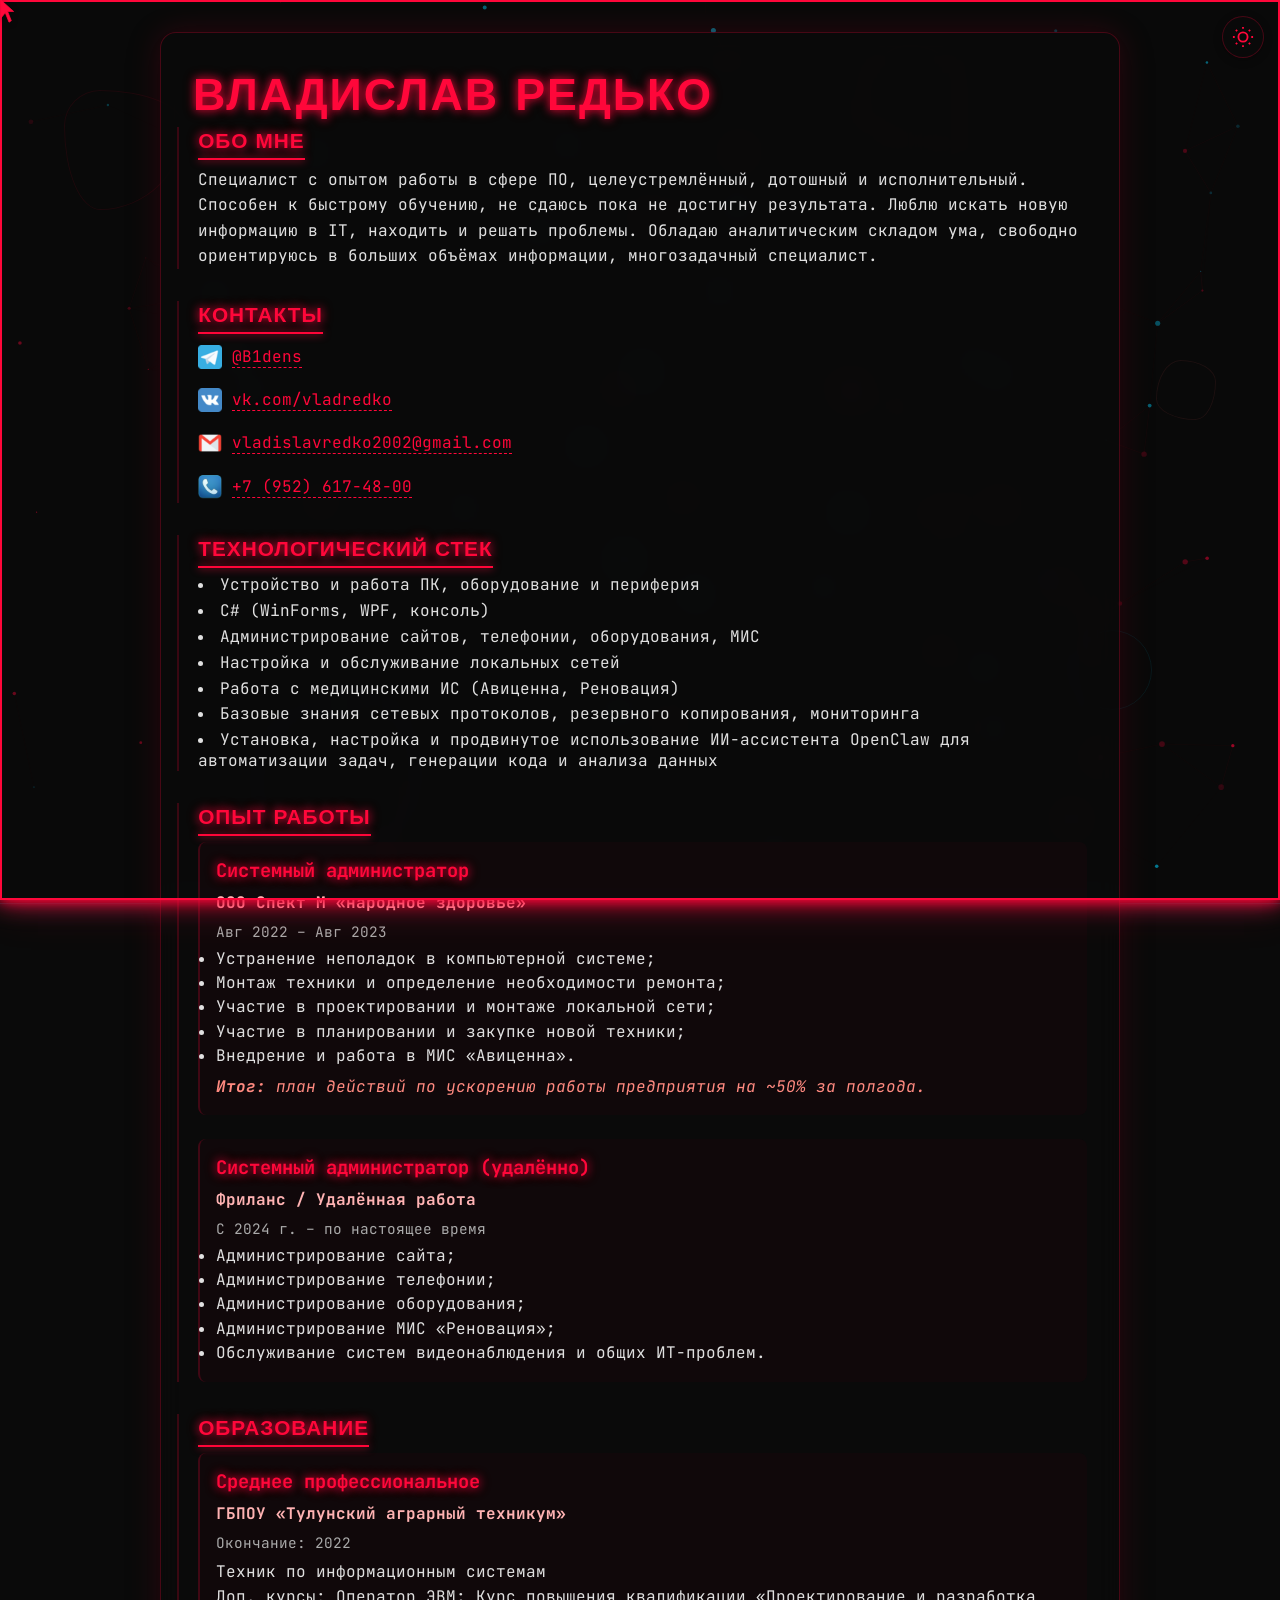
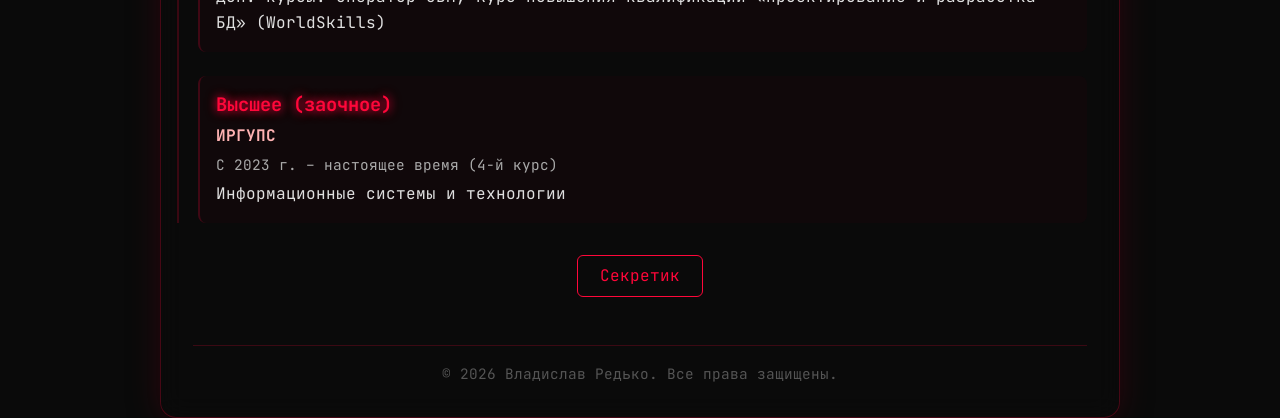
==== commit 9baffbc4: "Update resume site" ====
--- a/index.html
+++ b/index.html
@@ -17,9 +17,20 @@
         <div class="splash-loader"></div>
     </div>
 
-    <!-- CUSTOM CURSOR -->
+    <!-- КНОПКА ПЕРЕКЛЮЧЕНИЯ ТЕМЫ (светлая/тёмная) -->
+    <button id="themeToggle" class="theme-toggle" title="Переключить тему">
+        <svg viewBox="0 0 24 24" width="22" height="22" fill="none" stroke="currentColor" stroke-width="2">
+            <circle cx="12" cy="12" r="5"/>
+            <path d="M12 1v2M12 21v2M4.22 4.22l1.42 1.42M18.36 18.36l1.42 1.42M1 12h2M21 12h2M4.22 19.78l1.42-1.42M18.36 5.64l1.42-1.42"/>
+        </svg>
+    </button>
+
+    <!-- CUSTOM CURSOR (кастомная стрелка) -->
     <div class="custom-cursor" id="cursor">
-        <div class="cursor-dot"></div>
+        <svg viewBox="0 0 22 28" xmlns="http://www.w3.org/2000/svg">
+            <path class="cursor-fill" d="M2 2 L2 22 L7 16 L11 26 L13.5 24.5 L9.5 14.5 L16 14.5 Z" fill="#ff073a"/>
+            <path class="cursor-stroke" d="M2 2 L2 22 L7 16 L11 26 L13.5 24.5 L9.5 14.5 L16 14.5 Z" fill="none"/>
+        </svg>
     </div>
 
     <!-- Фон + анимированная сетка -->
@@ -154,6 +165,31 @@
     <div class="neon-border"></div>
 
     <script>
+        // ============ THEME TOGGLE ============
+        (function() {
+            const toggleBtn = document.getElementById('themeToggle');
+            if (!toggleBtn) return;
+            // Load saved theme
+            const saved = localStorage.getItem('site-theme');
+            if (saved === 'light') {
+                document.documentElement.setAttribute('data-theme', 'light');
+                toggleBtn.classList.add('light');
+            }
+            toggleBtn.addEventListener('click', function() {
+                const html = document.documentElement;
+                const isLight = html.getAttribute('data-theme') === 'light';
+                if (isLight) {
+                    html.removeAttribute('data-theme');
+                    localStorage.setItem('site-theme', 'dark');
+                    toggleBtn.classList.remove('light');
+                } else {
+                    html.setAttribute('data-theme', 'light');
+                    localStorage.setItem('site-theme', 'light');
+                    toggleBtn.classList.add('light');
+                }
+            });
+        })();
+
         // ============ CUSTOM CURSOR ============
         (function() {
             const cursor = document.getElementById('cursor');
--- a/style.css
+++ b/style.css
@@ -10,6 +10,25 @@
     --glass-border: rgba(255, 7, 58, 0.25);
     --font-main: 'JetBrains Mono', 'Arial', sans-serif;
     --font-heading: 'Orbitron', 'Arial', sans-serif;
+    --cursor-color: #ff073a;
+    --splash-bg: #0a0a0a;
+    --neon-border-opacity: 0.5;
+}
+
+/* ===== LIGHT THEME ===== */
+[data-theme="light"] {
+    --bg-color: #f5f0eb;
+    --text-color: #2a2a2a;
+    --accent-color: #d63031;
+    --accent-pink: #e17055;
+    --accent-blue: #0984e3;
+    --accent-purple: #6c5ce7;
+    --accent-glow: 0 0 6px rgba(214,48,49,0.4), 0 0 10px rgba(214,48,49,0.2);
+    --glass-bg: rgba(245, 240, 235, 0.75);
+    --glass-border: rgba(214, 48, 49, 0.2);
+    --cursor-color: #2a2a2a;
+    --splash-bg: #f5f0eb;
+    --neon-border-opacity: 0.25;
 }
 * {
     margin:0; padding:0; box-sizing:border-box;
@@ -27,32 +46,73 @@
 /* ============ CUSTOM CURSOR ============ */
 .custom-cursor {
     position: fixed;
-    width: 20px;
-    height: 20px;
-    border: 2px solid var(--accent-color);
-    border-radius: 50%;
     pointer-events: none;
     z-index: 99999;
-    mix-blend-mode: difference;
-    transition: transform 0.12s ease, background 0.2s;
-    transform: translate(-50%, -50%);
-    box-shadow: 0 0 10px var(--accent-color), 0 0 20px var(--accent-color);
-}
-.custom-cursor .cursor-dot {
-    position: absolute;
-    top: 50%;
-    left: 50%;
-    width: 4px;
-    height: 4px;
-    background: var(--accent-color);
+    transition: opacity 0.15s;
+    /* смещение, чтобы кончик стрелки был в точке курсора */
+    transform: translate(-2px, -2px);
+}
+.custom-cursor svg {
+    display: block;
+    width: 22px;
+    height: 26px;
+    filter: drop-shadow(0 1px 3px rgba(0,0,0,0.4));
+    transition: transform 0.15s ease, filter 0.15s ease;
+}
+.custom-cursor svg .cursor-fill {
+    fill: var(--cursor-color);
+    transition: fill 0.3s ease;
+}
+.custom-cursor svg .cursor-stroke {
+    stroke: var(--cursor-color);
+    stroke-width: 0.8;
+    transition: stroke 0.3s ease;
+}
+.custom-cursor.hover svg {
+    transform: scale(1.25);
+    filter: drop-shadow(0 2px 6px rgba(0,0,0,0.5));
+}
+
+/* ============ THEME TOGGLE BUTTON ============ */
+.theme-toggle {
+    position: fixed;
+    top: 16px;
+    right: 16px;
+    z-index: 99990;
+    width: 42px;
+    height: 42px;
     border-radius: 50%;
-    transform: translate(-50%, -50%);
-    box-shadow: 0 0 6px var(--accent-color);
-}
-.custom-cursor.hover {
-    transform: translate(-50%, -50%) scale(1.8);
-    background: rgba(255, 7, 58, 0.15);
-    border-color: var(--accent-pink);
+    border: 1.5px solid var(--glass-border);
+    background: var(--glass-bg);
+    backdrop-filter: blur(8px);
+    -webkit-backdrop-filter: blur(8px);
+    color: var(--accent-color);
+    display: flex;
+    align-items: center;
+    justify-content: center;
+    cursor: none;
+    transition: background 0.3s, border-color 0.3s, box-shadow 0.3s, color 0.3s;
+    box-shadow: 0 2px 8px rgba(0,0,0,0.3);
+}
+.theme-toggle:hover {
+    border-color: var(--accent-color);
+    box-shadow: 0 0 12px var(--accent-color);
+    background: rgba(255,7,58,0.1);
+}
+.theme-toggle svg {
+    transition: transform 0.4s ease;
+}
+.theme-toggle.light svg {
+    transform: rotate(180deg);
+}
+.theme-toggle.light {
+    color: #d63031;
+    background: rgba(245,240,235,0.9);
+    border-color: rgba(214,48,49,0.3);
+}
+.theme-toggle.light:hover {
+    box-shadow: 0 0 12px rgba(214,48,49,0.6);
+    background: rgba(214,48,49,0.12);
 }
 
 /* ============ SPLASH / PRELOADER ============ */
@@ -60,7 +120,7 @@
     position: fixed;
     inset: 0;
     z-index: 99998;
-    background: var(--bg-color);
+    background: var(--splash-bg);
     display: flex;
     flex-direction: column;
     align-items: center;
@@ -108,10 +168,7 @@
     content: '';
     position: absolute;
     inset: 0;
-    background:
-        radial-gradient(ellipse at 20% 50%, rgba(255,7,58,0.08) 0%, transparent 60%),
-        radial-gradient(ellipse at 80% 20%, rgba(0,212,255,0.06) 0%, transparent 50%),
-        radial-gradient(ellipse at 50% 80%, rgba(179,0,255,0.05) 0%, transparent 50%);
+    background: transparent;
     animation: gradShift 12s ease-in-out infinite alternate;
 }
 @keyframes gradShift {
@@ -197,21 +254,7 @@
 .grid {
     position:absolute; inset:0;
     pointer-events:none;
-    background:
-        repeating-linear-gradient(
-            0deg,
-            rgba(255,7,58,0.12),
-            rgba(255,7,58,0.12) 1px,
-            transparent 1px,
-            transparent 40px
-        ),
-        repeating-linear-gradient(
-            90deg,
-            rgba(255,7,58,0.12),
-            rgba(255,7,58,0.12) 1px,
-            transparent 1px,
-            transparent 40px
-        );
+    background: transparent;
     animation:moveGrid 8s linear infinite;
 }
 @keyframes moveGrid {
@@ -228,7 +271,7 @@
     position: fixed; top: 0; left: 0;
     height: 3px;
     width: 0%;
-    background: linear-gradient(90deg, var(--accent-color), var(--accent-blue), var(--accent-purple), var(--accent-color));
+    background: var(--accent-color);
     background-size: 300% 100%;
     z-index: 9999;
     animation: progressGlow 2s linear infinite;
@@ -260,7 +303,7 @@
     right: -1px;
     bottom: -1px;
     border-radius: 17px;
-    background: linear-gradient(135deg, var(--accent-color), transparent, var(--accent-blue), transparent, var(--accent-purple));
+    background: transparent;
     z-index: -1;
     opacity: 0.3;
     transition: opacity 0.4s;
@@ -273,6 +316,10 @@
     color:var(--accent-color);
     text-shadow:var(--accent-glow);
     margin-bottom:0.4rem;
+    background: none;
+    -webkit-background-clip: unset;
+    -webkit-text-fill-color: unset;
+    background-clip: unset;
 }
 h1 {
     font-size:2.8rem;
@@ -344,7 +391,7 @@
     left: 0;
     width: 100%;
     height: 2px;
-    background: linear-gradient(90deg, var(--accent-color), var(--accent-blue), transparent);
+    background: var(--accent-color);
     filter: blur(4px);
 }
 p {line-height:1.6;}
@@ -396,11 +443,8 @@
 .job h3, .edu h3 {
     display:inline-block;
     margin-right:0.5rem;
-    background: linear-gradient(90deg, var(--accent-color), var(--accent-purple));
-    -webkit-background-clip: text;
-    -webkit-text-fill-color: transparent;
-    background-clip: text;
-    text-shadow: none;
+    color: var(--accent-color);
+    text-shadow: var(--accent-glow);
 }
 .company, .instruction {font-weight:bold; color:#ffb3b3;}
 .period {font-size:0.9rem; color:#aaa; margin:0.3rem 0;}
@@ -432,8 +476,8 @@
     z-index: 0;
 }
 @keyframes pulseBorder {
-    0%,100% {opacity:0.5; border-width: 2px;}
-    50% {opacity:1; border-width: 3px;}
+    0%,100% {opacity:var(--neon-border-opacity, 0.5); border-width: 2px;}
+    50% {opacity:calc(var(--neon-border-opacity, 0.5) * 1.8); border-width: 3px;}
 }
 @keyframes pulseBorderAlt {
     0%,100% {opacity:0.15;}
@@ -477,7 +521,7 @@
     left: -100%;
     width: 100%;
     height: 100%;
-    background: linear-gradient(90deg, transparent, rgba(255,7,58,0.2), transparent);
+    background: rgba(255,7,58,0.1);
     transition: left 0.5s;
 }
 .header-btn:hover::before {
@@ -584,7 +628,7 @@
     border-radius: 6px;
     padding: 0.6rem 1.2rem;
     font-size: 1rem;
-    cursor: none;
+    cursor: pointer;
     transition: background 0.3s, box-shadow 0.3s, transform 0.2s;
 }
 .modal-content button:hover {
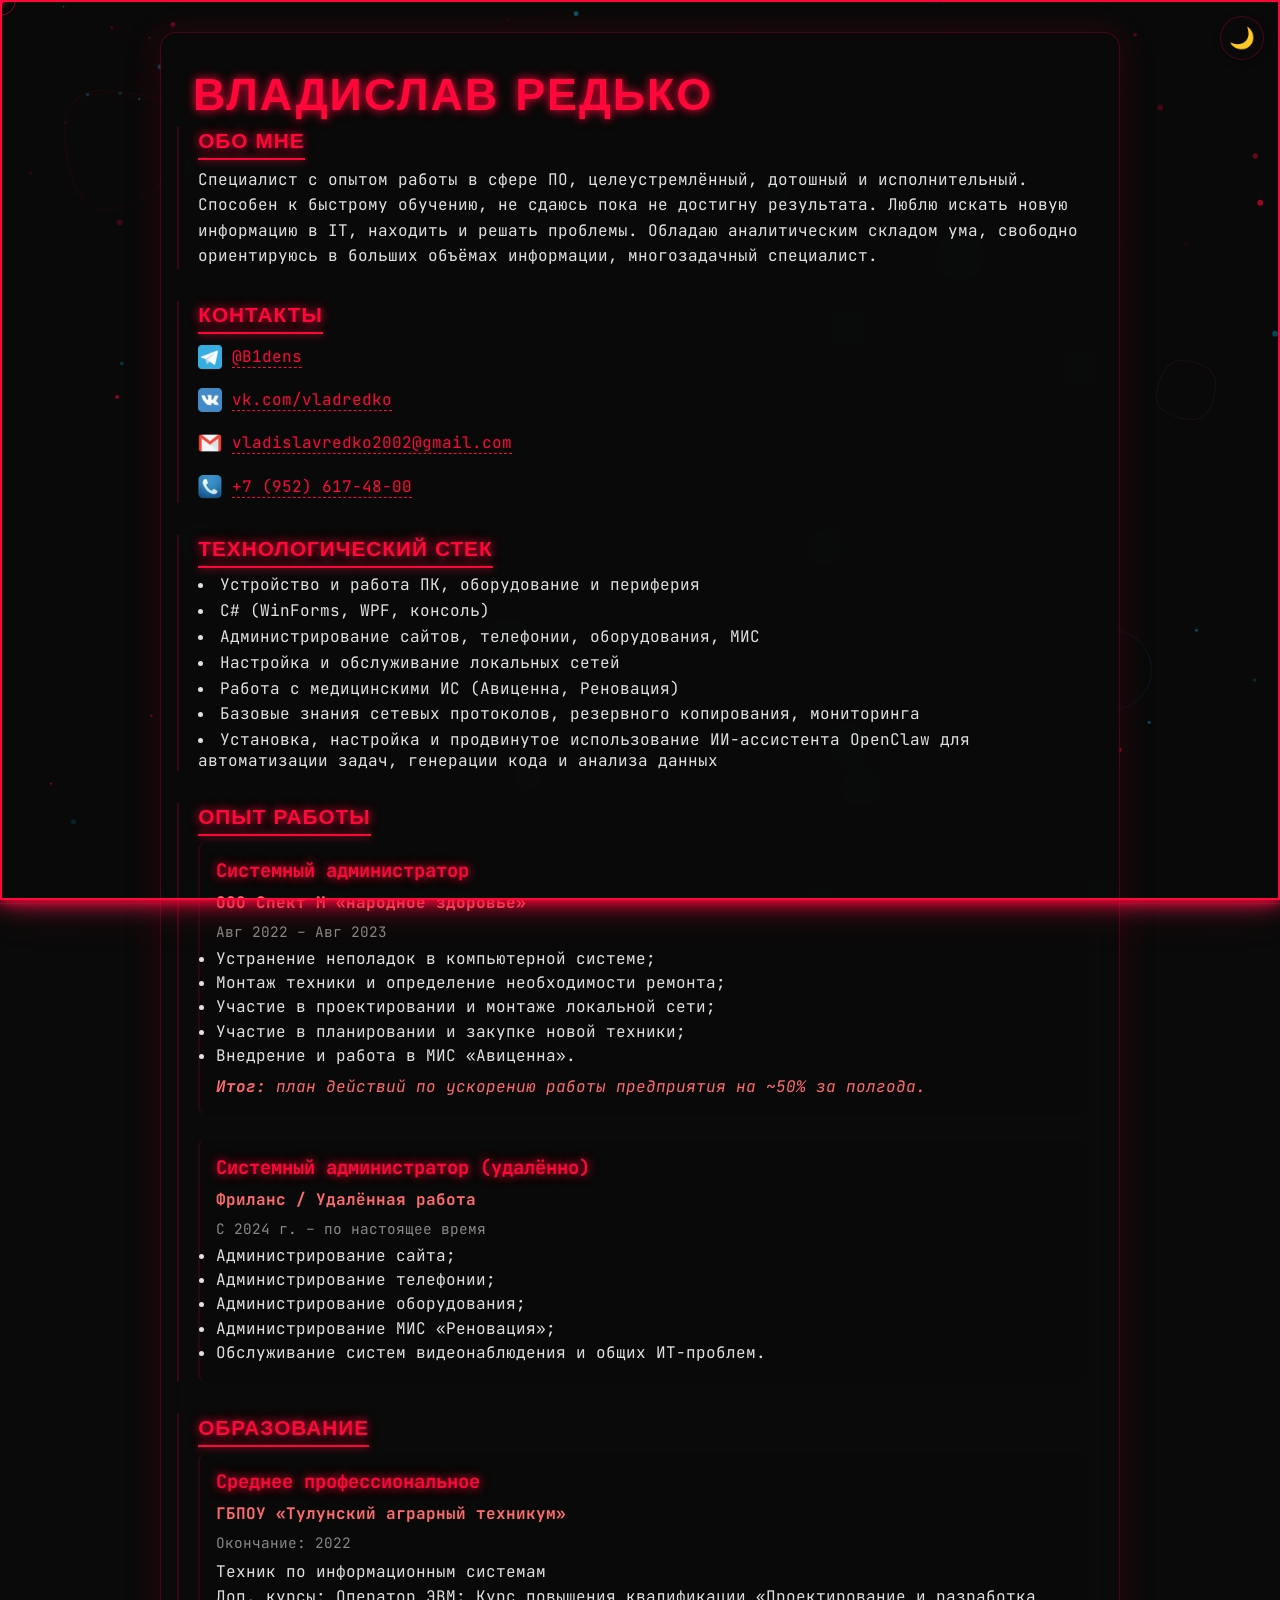
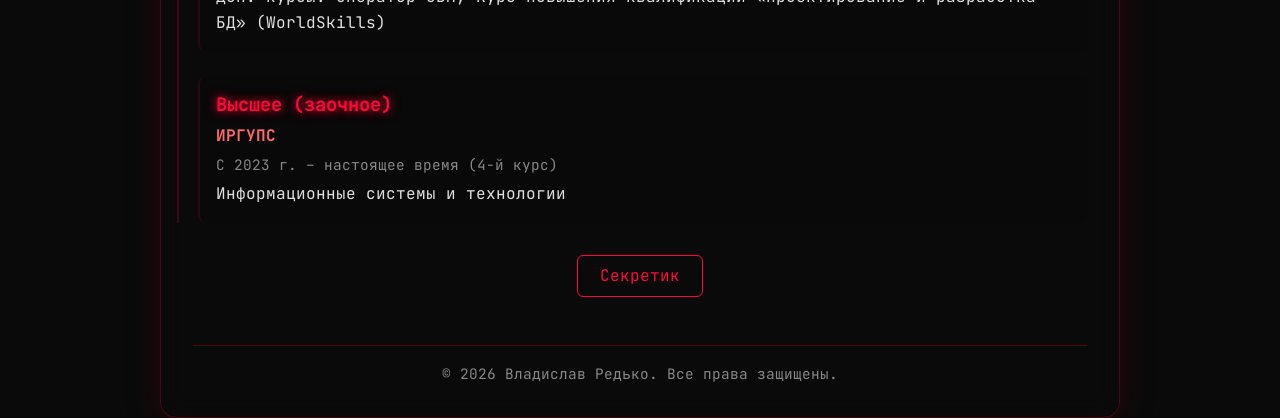
==== commit 8c8d7b22: "Новый курсор (круг+точка), доработка светлой темы — полное переключение всех элементов, иконка солнц" ====
--- a/index.html
+++ b/index.html
@@ -19,18 +19,14 @@
 
     <!-- КНОПКА ПЕРЕКЛЮЧЕНИЯ ТЕМЫ (светлая/тёмная) -->
     <button id="themeToggle" class="theme-toggle" title="Переключить тему">
-        <svg viewBox="0 0 24 24" width="22" height="22" fill="none" stroke="currentColor" stroke-width="2">
-            <circle cx="12" cy="12" r="5"/>
-            <path d="M12 1v2M12 21v2M4.22 4.22l1.42 1.42M18.36 18.36l1.42 1.42M1 12h2M21 12h2M4.22 19.78l1.42-1.42M18.36 5.64l1.42-1.42"/>
-        </svg>
+        <span class="toggle-icon-sun">☀️</span>
+        <span class="toggle-icon-moon">🌙</span>
     </button>
 
-    <!-- CUSTOM CURSOR (кастомная стрелка) -->
+    <!-- CUSTOM CURSOR — плавный полупрозрачный круг с точкой -->
     <div class="custom-cursor" id="cursor">
-        <svg viewBox="0 0 22 28" xmlns="http://www.w3.org/2000/svg">
-            <path class="cursor-fill" d="M2 2 L2 22 L7 16 L11 26 L13.5 24.5 L9.5 14.5 L16 14.5 Z" fill="#ff073a"/>
-            <path class="cursor-stroke" d="M2 2 L2 22 L7 16 L11 26 L13.5 24.5 L9.5 14.5 L16 14.5 Z" fill="none"/>
-        </svg>
+        <div class="cursor-dot"></div>
+        <div class="cursor-ring"></div>
     </div>
 
     <!-- Фон + анимированная сетка -->
@@ -201,14 +197,14 @@
                 mouseY = e.clientY;
             });
             // Hover effect on interactive elements
-            const hoverTargets = 'a, button, input, .header-btn, .glitch, h1, h2, h3, li';
+            const hoverTargets = 'a, button, input, .header-btn, .glitch, h1, h2, h3, li, select, .custom-cursor';
             document.addEventListener('mouseover', e => {
-                if (e.target.closest(hoverTargets)) {
+                if (e.target.closest(hoverTargets) || e.target === cursor) {
                     cursor.classList.add('hover');
                 }
             });
             document.addEventListener('mouseout', e => {
-                if (e.target.closest(hoverTargets)) {
+                if (e.target.closest(hoverTargets) || e.target === cursor) {
                     cursor.classList.remove('hover');
                 }
             });
--- a/style.css
+++ b/style.css
@@ -13,22 +13,130 @@
     --cursor-color: #ff073a;
     --splash-bg: #0a0a0a;
     --neon-border-opacity: 0.5;
+    --card-bg: rgba(10, 10, 10, 0.4);
+    --card-border: rgba(255, 7, 58, 0.12);
+    --muted-text: #888;
 }
 
 /* ===== LIGHT THEME ===== */
 [data-theme="light"] {
-    --bg-color: #f5f0eb;
-    --text-color: #2a2a2a;
-    --accent-color: #d63031;
-    --accent-pink: #e17055;
-    --accent-blue: #0984e3;
-    --accent-purple: #6c5ce7;
-    --accent-glow: 0 0 6px rgba(214,48,49,0.4), 0 0 10px rgba(214,48,49,0.2);
-    --glass-bg: rgba(245, 240, 235, 0.75);
-    --glass-border: rgba(214, 48, 49, 0.2);
-    --cursor-color: #2a2a2a;
-    --splash-bg: #f5f0eb;
-    --neon-border-opacity: 0.25;
+    --bg-color: #f8f5f0;
+    --text-color: #1a1a2e;
+    --accent-color: #c0392b;
+    --accent-pink: #d35400;
+    --accent-blue: #2471a3;
+    --accent-purple: #76448a;
+    --accent-glow: 0 0 6px rgba(192,57,43,0.35), 0 0 10px rgba(192,57,43,0.15);
+    --glass-bg: rgba(248, 245, 240, 0.88);
+    --glass-border: rgba(192, 57, 43, 0.2);
+    --cursor-color: #1a1a2e;
+    --splash-bg: #f8f5f0;
+    --neon-border-opacity: 0.2;
+    --card-bg: rgba(255,255,255,0.5);
+    --card-border: rgba(0,0,0,0.08);
+    --muted-text: #555;
+}
+
+/* Light theme overrides for specific elements */
+[data-theme="light"] .container {
+    box-shadow: 0 0 20px rgba(0,0,0,0.06), 0 8px 32px rgba(0,0,0,0.08);
+}
+[data-theme="light"] section h2 {
+    border-bottom-color: #c0392b;
+}
+[data-theme="light"] section h2::after {
+    background: #c0392b;
+}
+[data-theme="light"] .job, 
+[data-theme="light"] .edu {
+    background: rgba(0,0,0,0.02);
+    border-left-color: rgba(192,57,43,0.15);
+}
+[data-theme="light"] .job:hover, 
+[data-theme="light"] .edu:hover {
+    background: rgba(192,57,43,0.04);
+    border-left-color: #c0392b;
+}
+[data-theme="light"] .company, 
+[data-theme="light"] .instruction {
+    color: #555;
+}
+[data-theme="light"] .period {
+    color: #888;
+}
+[data-theme="light"] .result {
+    color: #b03a2e;
+}
+[data-theme="light"] footer {
+    border-top-color: rgba(0,0,0,0.1);
+    color: #999;
+}
+[data-theme="light"] .matrix-rain {
+    opacity: 0.015;
+}
+[data-theme="light"] .floating-shape {
+    opacity: 0.05;
+}
+[data-theme="light"] .neon-border {
+    border-color: rgba(192,57,43,0.2);
+    box-shadow: 0 0 8px rgba(192,57,43,0.1), 0 0 16px rgba(192,57,43,0.05);
+}
+[data-theme="light"] .neon-border-out {
+    border-color: rgba(36,113,163,0.1);
+    box-shadow: 0 0 15px rgba(36,113,163,0.05);
+}
+[data-theme="light"] .about, 
+[data-theme="light"] .contacts, 
+[data-theme="light"] .skills, 
+[data-theme="light"] .experience, 
+[data-theme="light"] .education {
+    border-left-color: rgba(192,57,43,0.15);
+}
+[data-theme="light"] .about:hover, 
+[data-theme="light"] .contacts:hover, 
+[data-theme="light"] .skills:hover, 
+[data-theme="light"] .experience:hover, 
+[data-theme="light"] .education:hover {
+    border-left-color: #c0392b;
+}
+[data-theme="light"] .header-btn {
+    border-color: rgba(192,57,43,0.3);
+    color: #c0392b;
+}
+[data-theme="light"] .header-btn:hover {
+    background: #c0392b;
+    color: #fff;
+    box-shadow: 0 0 14px rgba(192,57,43,0.5);
+}
+[data-theme="light"] .pin-input {
+    background: rgba(255,255,255,0.7);
+    border-color: rgba(0,0,0,0.15);
+    color: #1a1a2e;
+}
+[data-theme="light"] .pin-input:focus {
+    border-color: #c0392b;
+    box-shadow: 0 0 10px rgba(192,57,43,0.3);
+}
+[data-theme="light"] .modal-content {
+    background: #fff;
+    border-color: #c0392b;
+}
+[data-theme="light"] .theme-toggle {
+    background: rgba(248,245,240,0.9);
+    border-color: rgba(192,57,43,0.2);
+    color: #c0392b;
+}
+[data-theme="light"] .theme-toggle:hover {
+    box-shadow: 0 0 12px rgba(192,57,43,0.5);
+}
+[data-theme="light"] #progress-bar {
+    background: #c0392b;
+}
+[data-theme="light"] .contacts li:hover {
+    text-shadow: 0 0 6px rgba(192,57,43,0.2);
+}
+[data-theme="light"] .contacts li:hover .icon {
+    filter: drop-shadow(0 0 4px #c0392b) brightness(0.6);
 }
 * {
     margin:0; padding:0; box-sizing:border-box;
@@ -43,34 +151,51 @@
     overflow-x:hidden;
 }
 
-/* ============ CUSTOM CURSOR ============ */
+/* ============ CUSTOM CURSOR — круг + точка ============ */
 .custom-cursor {
     position: fixed;
     pointer-events: none;
     z-index: 99999;
-    transition: opacity 0.15s;
-    /* смещение, чтобы кончик стрелки был в точке курсора */
-    transform: translate(-2px, -2px);
-}
-.custom-cursor svg {
-    display: block;
-    width: 22px;
-    height: 26px;
-    filter: drop-shadow(0 1px 3px rgba(0,0,0,0.4));
-    transition: transform 0.15s ease, filter 0.15s ease;
-}
-.custom-cursor svg .cursor-fill {
-    fill: var(--cursor-color);
-    transition: fill 0.3s ease;
-}
-.custom-cursor svg .cursor-stroke {
-    stroke: var(--cursor-color);
-    stroke-width: 0.8;
-    transition: stroke 0.3s ease;
-}
-.custom-cursor.hover svg {
-    transform: scale(1.25);
-    filter: drop-shadow(0 2px 6px rgba(0,0,0,0.5));
+    transform: translate(-50%, -50%);
+    transition: opacity 0.2s;
+}
+.cursor-dot {
+    width: 8px;
+    height: 8px;
+    background: var(--cursor-color);
+    border-radius: 50%;
+    position: absolute;
+    top: 50%;
+    left: 50%;
+    transform: translate(-50%, -50%);
+    transition: background 0.3s, width 0.2s, height 0.2s;
+    box-shadow: 0 0 6px var(--cursor-color), 0 0 12px rgba(255,255,255,0.15);
+}
+.cursor-ring {
+    width: 32px;
+    height: 32px;
+    border: 1.5px solid var(--cursor-color);
+    border-radius: 50%;
+    position: absolute;
+    top: 50%;
+    left: 50%;
+    transform: translate(-50%, -50%);
+    transition: width 0.3s, height 0.3s, border-color 0.3s, background 0.3s, border-width 0.3s;
+    opacity: 0.5;
+    mix-blend-mode: difference;
+}
+.custom-cursor.hover .cursor-dot {
+    width: 12px;
+    height: 12px;
+    background: var(--accent-color);
+}
+.custom-cursor.hover .cursor-ring {
+    width: 48px;
+    height: 48px;
+    border-color: var(--accent-color);
+    border-width: 2px;
+    opacity: 0.7;
+    background: rgba(255,255,255,0.05);
 }
 
 /* ============ THEME TOGGLE BUTTON ============ */
@@ -79,40 +204,58 @@
     top: 16px;
     right: 16px;
     z-index: 99990;
-    width: 42px;
-    height: 42px;
+    width: 44px;
+    height: 44px;
     border-radius: 50%;
     border: 1.5px solid var(--glass-border);
     background: var(--glass-bg);
     backdrop-filter: blur(8px);
     -webkit-backdrop-filter: blur(8px);
-    color: var(--accent-color);
     display: flex;
     align-items: center;
     justify-content: center;
     cursor: none;
-    transition: background 0.3s, border-color 0.3s, box-shadow 0.3s, color 0.3s;
+    transition: background 0.3s, border-color 0.3s, box-shadow 0.3s;
     box-shadow: 0 2px 8px rgba(0,0,0,0.3);
+    font-size: 1.3rem;
+    line-height: 1;
+    overflow: hidden;
 }
 .theme-toggle:hover {
     border-color: var(--accent-color);
-    box-shadow: 0 0 12px var(--accent-color);
+    box-shadow: 0 0 14px var(--accent-color);
     background: rgba(255,7,58,0.1);
 }
-.theme-toggle svg {
-    transition: transform 0.4s ease;
-}
-.theme-toggle.light svg {
-    transform: rotate(180deg);
+.toggle-icon-sun,
+.toggle-icon-moon {
+    position: absolute;
+    transition: transform 0.4s ease, opacity 0.4s ease;
+}
+/* Dark theme: show moon, hide sun */
+.toggle-icon-sun {
+    opacity: 0;
+    transform: translateY(20px) rotate(90deg);
+}
+.toggle-icon-moon {
+    opacity: 1;
+    transform: translateY(0) rotate(0deg);
+}
+/* Light theme: show sun, hide moon */
+.theme-toggle.light .toggle-icon-sun {
+    opacity: 1;
+    transform: translateY(0) rotate(0deg);
+}
+.theme-toggle.light .toggle-icon-moon {
+    opacity: 0;
+    transform: translateY(-20px) rotate(-90deg);
 }
 .theme-toggle.light {
-    color: #d63031;
-    background: rgba(245,240,235,0.9);
-    border-color: rgba(214,48,49,0.3);
+    background: rgba(248,245,240,0.9);
+    border-color: rgba(192,57,43,0.2);
 }
 .theme-toggle.light:hover {
-    box-shadow: 0 0 12px rgba(214,48,49,0.6);
-    background: rgba(214,48,49,0.12);
+    box-shadow: 0 0 14px rgba(192,57,43,0.5);
+    background: rgba(192,57,43,0.08);
 }
 
 /* ============ SPLASH / PRELOADER ============ */
@@ -432,13 +575,14 @@
     margin-bottom:1.5rem;
     padding: 1rem;
     border-radius: 8px;
-    background: rgba(255,7,58,0.03);
-    border-left: 2px solid rgba(255,7,58,0.2);
-    transition: background 0.3s, border-left-color 0.3s;
+    background: var(--card-bg);
+    border-left: 2px solid var(--card-border);
+    transition: background 0.3s, border-left-color 0.3s, box-shadow 0.3s;
 }
 .job:hover, .edu:hover {
     background: rgba(255,7,58,0.06);
     border-left-color: var(--accent-color);
+    box-shadow: 0 0 12px rgba(255,7,58,0.08);
 }
 .job h3, .edu h3 {
     display:inline-block;
@@ -446,16 +590,16 @@
     color: var(--accent-color);
     text-shadow: var(--accent-glow);
 }
-.company, .instruction {font-weight:bold; color:#ffb3b3;}
-.period {font-size:0.9rem; color:#aaa; margin:0.3rem 0;}
-.result {font-style:italic; color:#ff8a80; margin-top:0.5rem; display:block;}
+.company, .instruction {font-weight:bold; color: var(--accent-pink);}
+.period {font-size:0.9rem; color: var(--muted-text); margin:0.3rem 0;}
+.result {font-style:italic; color: var(--accent-pink); margin-top:0.5rem; display:block;}
 footer {
     text-align:center;
     font-size:0.9rem;
-    color:#555;
+    color: var(--muted-text);
     margin-top:3rem;
     padding-top:1rem;
-    border-top:1px solid rgba(255,7,58,0.2);
+    border-top:1px solid var(--glass-border);
 }
 
 /* ============ NEON BORDER ============ */
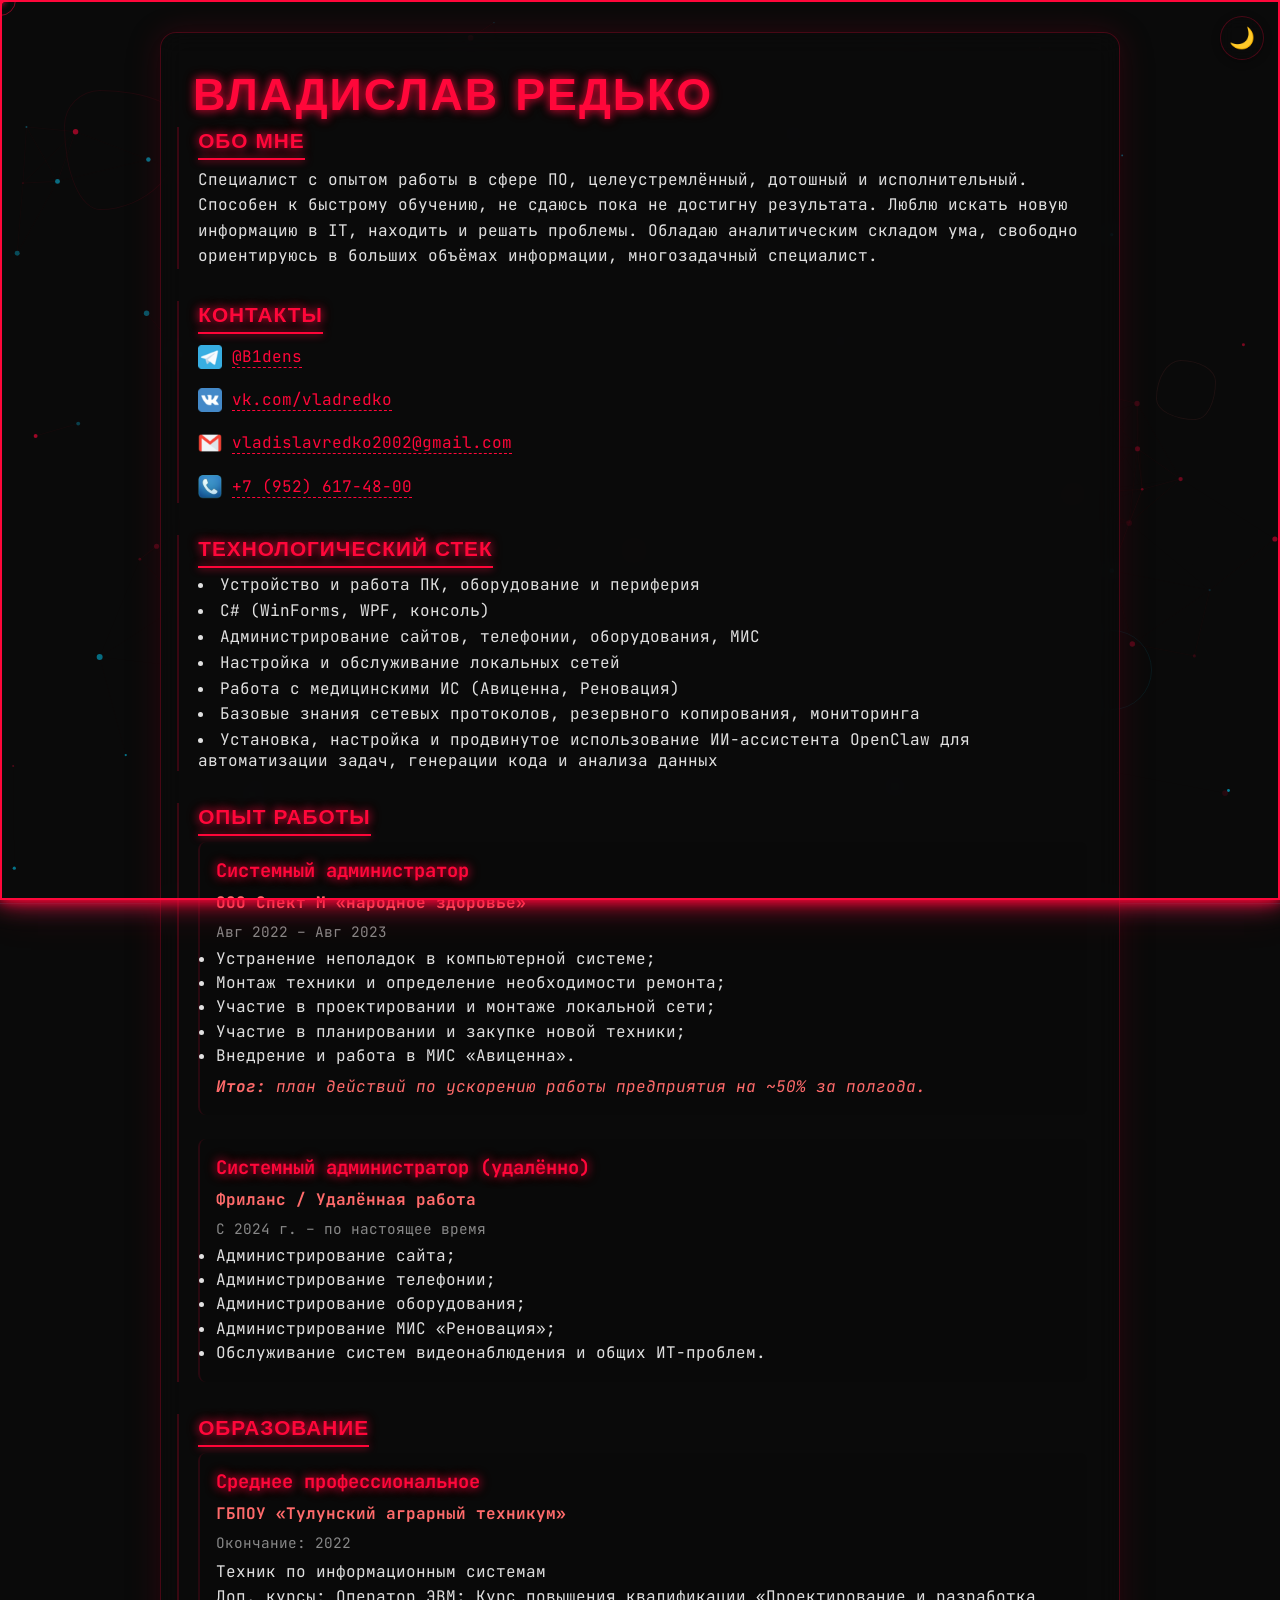
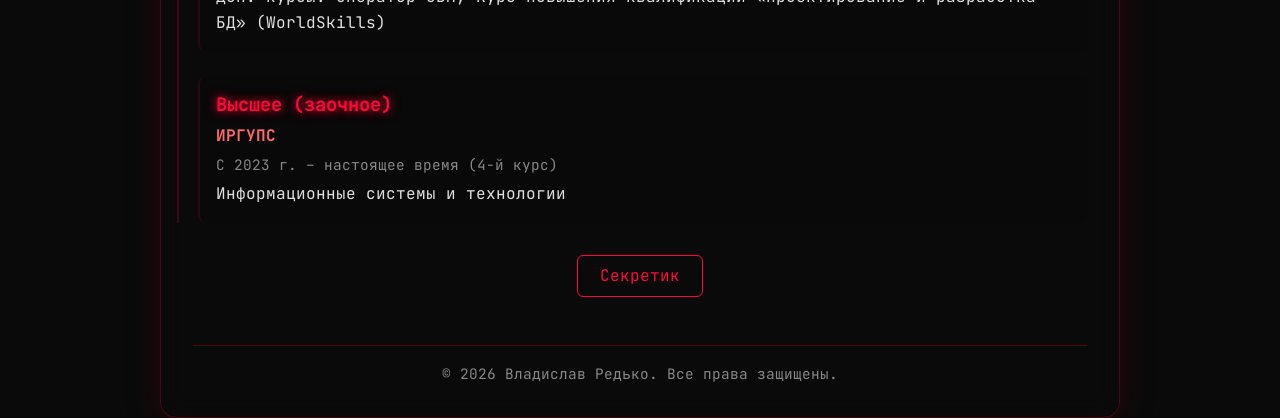
==== commit 47ff1e16: "Bump CSS version to force reload" ====
--- a/index.html
+++ b/index.html
@@ -7,7 +7,7 @@
     <link rel="preconnect" href="https://fonts.googleapis.com">
     <link rel="preconnect" href="https://fonts.gstatic.com" crossorigin>
     <link href="https://fonts.googleapis.com/css2?family=JetBrains+Mono:wght@400;500;700&family=Orbitron:wght@400;600;700&display=swap" rel="stylesheet">
-    <link rel="stylesheet" href="style.css?v=4">
+    <link rel="stylesheet" href="style.css?v=5">
 </head>
 <body>
 
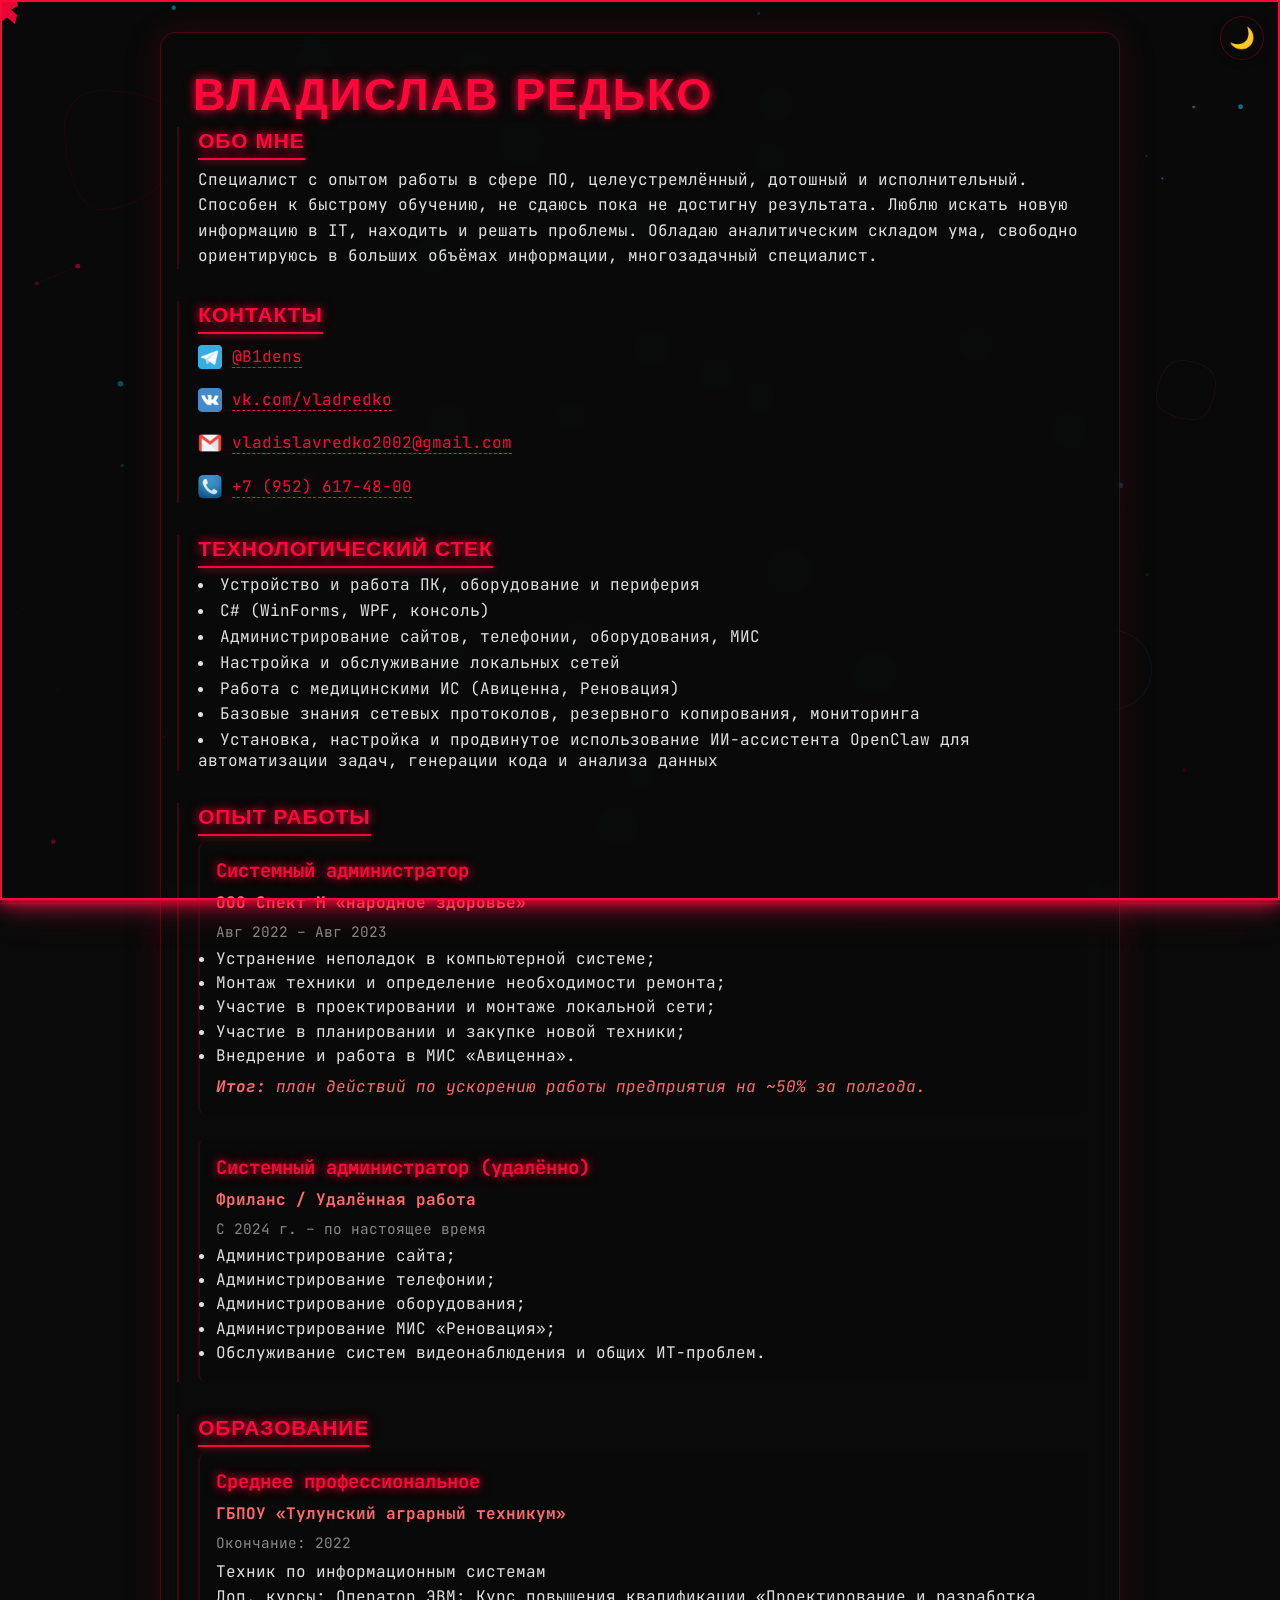
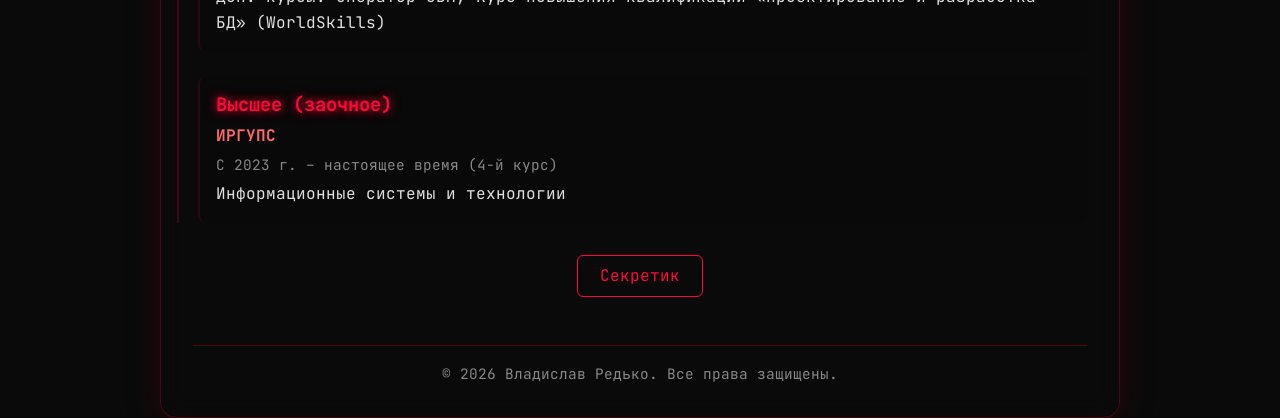
==== commit 791d863b: "fix: custom cursor shape + light theme on protected.html" ====
--- a/index.html
+++ b/index.html
@@ -7,7 +7,7 @@
     <link rel="preconnect" href="https://fonts.googleapis.com">
     <link rel="preconnect" href="https://fonts.gstatic.com" crossorigin>
     <link href="https://fonts.googleapis.com/css2?family=JetBrains+Mono:wght@400;500;700&family=Orbitron:wght@400;600;700&display=swap" rel="stylesheet">
-    <link rel="stylesheet" href="style.css?v=5">
+    <link rel="stylesheet" href="style.css?v=6">
 </head>
 <body>
 
--- a/style.css
+++ b/style.css
@@ -16,6 +16,12 @@
     --card-bg: rgba(10, 10, 10, 0.4);
     --card-border: rgba(255, 7, 58, 0.12);
     --muted-text: #888;
+    --block-text: #e0e0e0;
+    --block-bg: rgba(10, 10, 10, 0.4);
+    --auth-card-bg: rgba(10, 10, 10, 0.6);
+    --pin-bg: rgba(10, 10, 10, 0.4);
+    --pin-border: rgba(255, 7, 58, 0.25);
+    --pin-color: #e0e0e0;
 }
 
 /* ===== LIGHT THEME ===== */
@@ -35,6 +41,12 @@
     --card-bg: rgba(255,255,255,0.5);
     --card-border: rgba(0,0,0,0.08);
     --muted-text: #555;
+    --block-text: #1a1a2e;
+    --block-bg: rgba(255,255,255,0.5);
+    --auth-card-bg: rgba(255,255,255,0.85);
+    --pin-bg: rgba(255,255,255,0.7);
+    --pin-border: rgba(0,0,0,0.15);
+    --pin-color: #1a1a2e;
 }
 
 /* Light theme overrides for specific elements */
@@ -116,6 +128,27 @@
 [data-theme="light"] .pin-input:focus {
     border-color: #c0392b;
     box-shadow: 0 0 10px rgba(192,57,43,0.3);
+}
+[data-theme="light"] .auth-card {
+    background: rgba(255,255,255,0.85);
+    border-color: rgba(192,57,43,0.2);
+}
+[data-theme="light"] .auth-card h1 {
+    color: #1a1a2e;
+}
+[data-theme="light"] .block {
+    background: rgba(255,255,255,0.5);
+    border-color: rgba(0,0,0,0.08);
+}
+[data-theme="light"] .block h2 {
+    color: #c0392b !important;
+}
+[data-theme="light"] .hw-list {
+    color: #1a1a2e;
+}
+[data-theme="light"] .neon-wrap {
+    background: rgba(255,255,255,0.5);
+    border-color: rgba(192,57,43,0.2);
 }
 [data-theme="light"] .modal-content {
     background: #fff;
@@ -151,51 +184,35 @@
     overflow-x:hidden;
 }
 
-/* ============ CUSTOM CURSOR — круг + точка ============ */
+/* ============ CUSTOM CURSOR — скошенная стрелка (нестандартная, но привычная) ============ */
 .custom-cursor {
     position: fixed;
     pointer-events: none;
     z-index: 99999;
-    transform: translate(-50%, -50%);
+    transform: translate(-2px, -2px);
     transition: opacity 0.2s;
+    width: 20px;
+    height: 26px;
 }
 .cursor-dot {
-    width: 8px;
-    height: 8px;
+    width: 100%;
+    height: 100%;
     background: var(--cursor-color);
-    border-radius: 50%;
-    position: absolute;
-    top: 50%;
-    left: 50%;
-    transform: translate(-50%, -50%);
-    transition: background 0.3s, width 0.2s, height 0.2s;
-    box-shadow: 0 0 6px var(--cursor-color), 0 0 12px rgba(255,255,255,0.15);
+    clip-path: polygon(0% 0%, 90% 0%, 100% 30%, 65% 45%, 95% 65%, 85% 100%, 45% 75%, 0% 100%);
+    position: absolute;
+    top: 0;
+    left: 0;
+    transition: background 0.3s, filter 0.2s;
+    filter: drop-shadow(0 0 4px var(--cursor-color)) drop-shadow(0 0 8px rgba(255,255,255,0.1));
+    opacity: 0.9;
 }
 .cursor-ring {
-    width: 32px;
-    height: 32px;
-    border: 1.5px solid var(--cursor-color);
-    border-radius: 50%;
-    position: absolute;
-    top: 50%;
-    left: 50%;
-    transform: translate(-50%, -50%);
-    transition: width 0.3s, height 0.3s, border-color 0.3s, background 0.3s, border-width 0.3s;
-    opacity: 0.5;
-    mix-blend-mode: difference;
+    display: none;
 }
 .custom-cursor.hover .cursor-dot {
-    width: 12px;
-    height: 12px;
+    filter: drop-shadow(0 0 8px var(--accent-color)) drop-shadow(0 0 14px rgba(255,255,255,0.2));
     background: var(--accent-color);
-}
-.custom-cursor.hover .cursor-ring {
-    width: 48px;
-    height: 48px;
-    border-color: var(--accent-color);
-    border-width: 2px;
-    opacity: 0.7;
-    background: rgba(255,255,255,0.05);
+    opacity: 1;
 }
 
 /* ============ THEME TOGGLE BUTTON ============ */
@@ -687,8 +704,8 @@
     padding: 0.6rem;
     margin-bottom: 1rem;
     border: 1px solid var(--glass-border);
-    background: rgba(0,0,0,0.5);
-    color: var(--text-color);
+    background: var(--pin-bg);
+    color: var(--pin-color);
     border-radius: 6px;
     font-size: 1.2rem;
     font-family: var(--font-main);
@@ -874,3 +891,47 @@
     background: var(--accent-color);
     color: var(--bg-color);
 }
+
+/* ============ AUTH CARD (protected.html) ============ */
+.auth-card {
+    background: var(--auth-card-bg);
+    backdrop-filter: blur(12px);
+    -webkit-backdrop-filter: blur(12px);
+    border: 1px solid var(--glass-border);
+    border-radius: 16px;
+    padding: 2.5rem;
+    box-shadow: 0 0 30px rgba(255,7,58,0.15);
+    max-width: 360px;
+    width: 90%;
+    transition: background 0.3s, border-color 0.3s;
+}
+
+/* ============ HARDWARE BLOCKS (protected.html) ============ */
+.block {
+    background: var(--block-bg);
+    padding: 1.5rem;
+    border-radius: 12px;
+    border: 1px solid var(--card-border);
+    transition: background 0.3s, border-color 0.3s;
+}
+.block:hover {
+    border-color: var(--accent-color);
+    box-shadow: 0 0 16px rgba(255,7,58,0.1);
+}
+.hw-list {
+    text-align: left;
+    color: var(--block-text);
+    line-height: 1.8;
+    transition: color 0.3s;
+}
+
+/* Стиль для ссылки входа в protected.html */
+.auth-card h1 {
+    font-family: var(--font-heading);
+    font-size: 1.8rem;
+    text-transform: uppercase;
+    letter-spacing: 4px;
+    margin-bottom: 1.5rem;
+    color: var(--text-color);
+    transition: color 0.3s;
+}
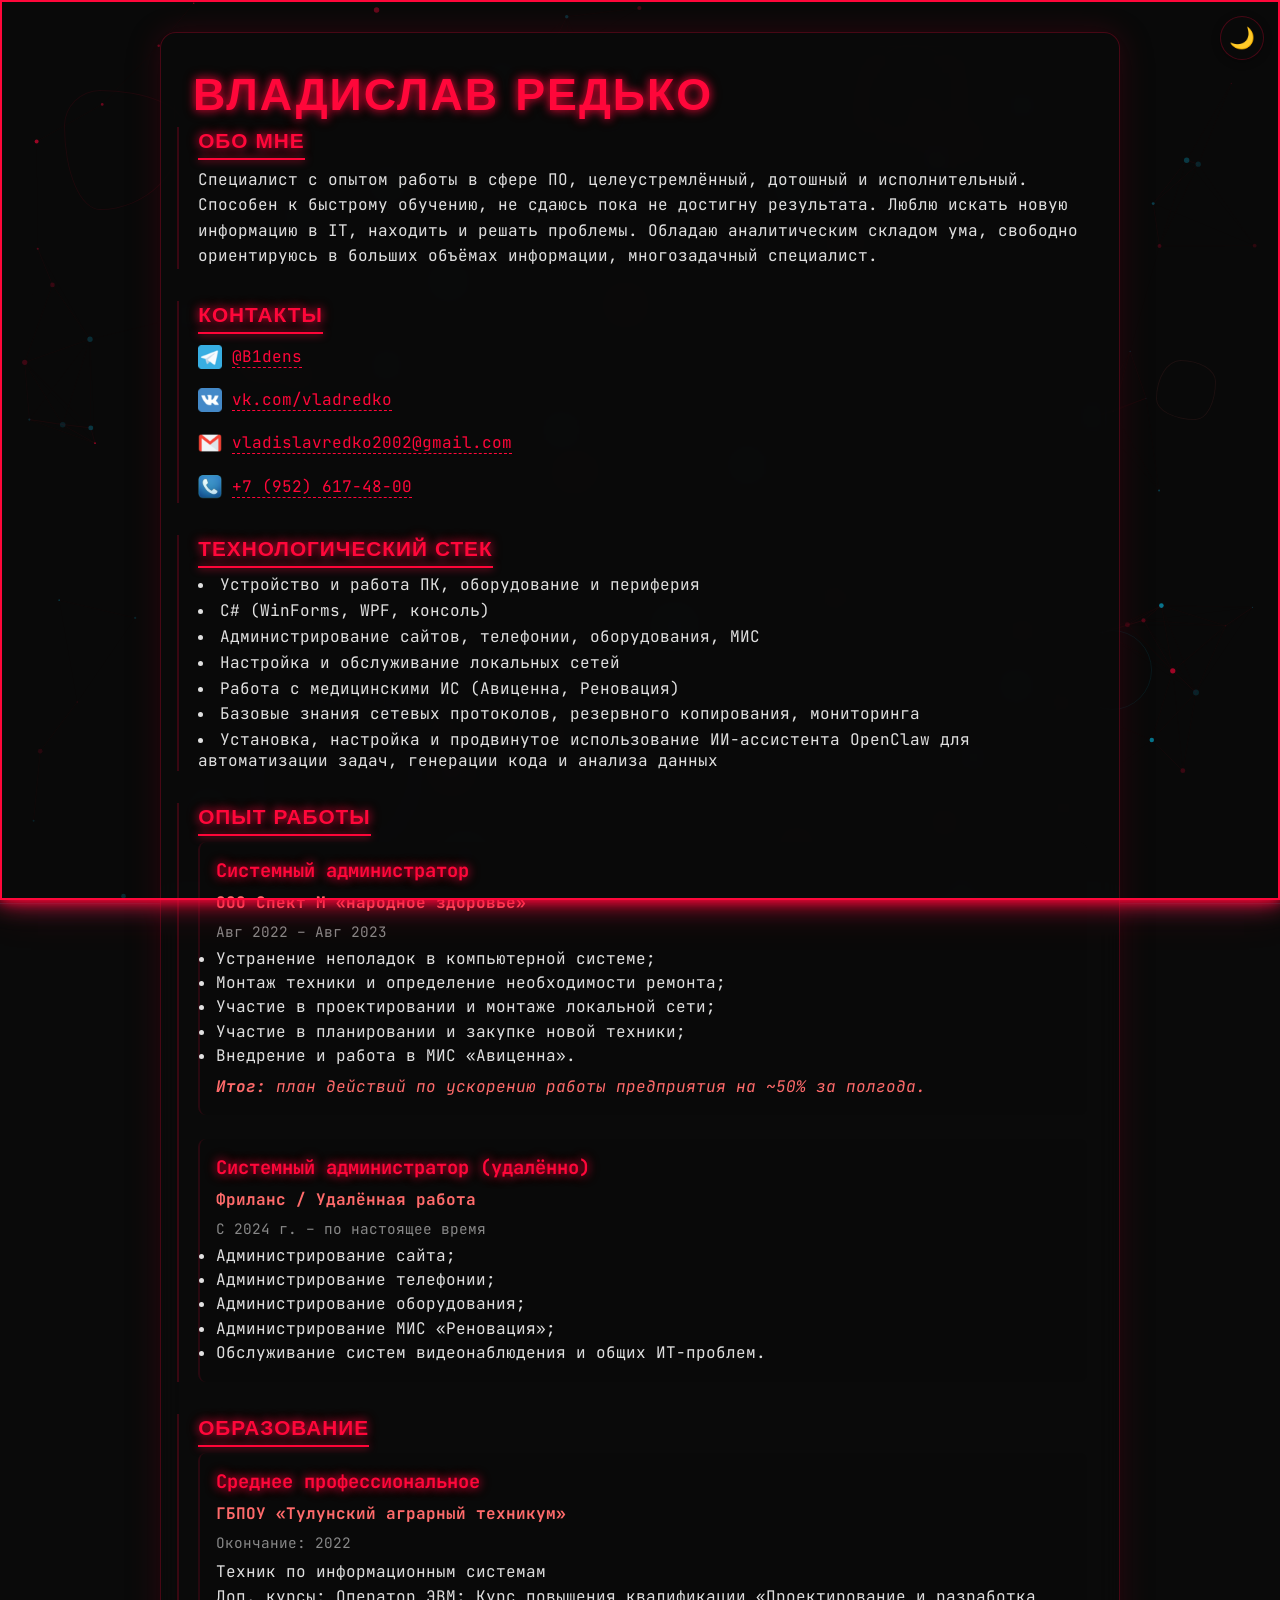
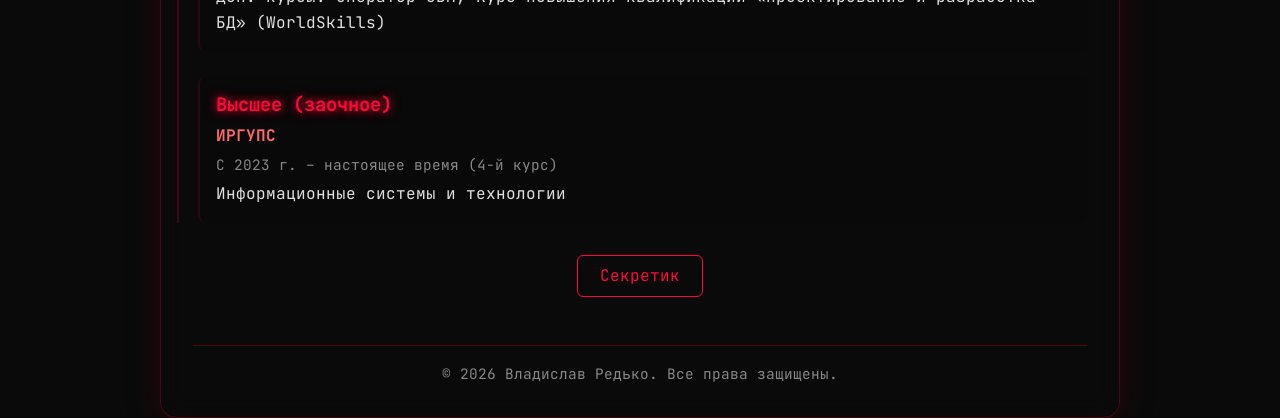
==== commit f8ede8ce: "заменил кастомный курсор на стандартный с автоинверсией цвета под тему" ====
--- a/index.html
+++ b/index.html
@@ -7,7 +7,7 @@
     <link rel="preconnect" href="https://fonts.googleapis.com">
     <link rel="preconnect" href="https://fonts.gstatic.com" crossorigin>
     <link href="https://fonts.googleapis.com/css2?family=JetBrains+Mono:wght@400;500;700&family=Orbitron:wght@400;600;700&display=swap" rel="stylesheet">
-    <link rel="stylesheet" href="style.css?v=6">
+    <link rel="stylesheet" href="style.css?v=7">
 </head>
 <body>
 
@@ -23,11 +23,7 @@
         <span class="toggle-icon-moon">🌙</span>
     </button>
 
-    <!-- CUSTOM CURSOR — плавный полупрозрачный круг с точкой -->
-    <div class="custom-cursor" id="cursor">
-        <div class="cursor-dot"></div>
-        <div class="cursor-ring"></div>
-    </div>
+    <!-- CURSOR — стандартный, инвертируется от темы -->
 
     <!-- Фон + анимированная сетка -->
     <div class="bg-layer">
@@ -186,44 +182,7 @@
             });
         })();
 
-        // ============ CUSTOM CURSOR ============
-        (function() {
-            const cursor = document.getElementById('cursor');
-            if (!cursor) return;
-            let mouseX = 0, mouseY = 0;
-            let curX = 0, curY = 0;
-            document.addEventListener('mousemove', e => {
-                mouseX = e.clientX;
-                mouseY = e.clientY;
-            });
-            // Hover effect on interactive elements
-            const hoverTargets = 'a, button, input, .header-btn, .glitch, h1, h2, h3, li, select, .custom-cursor';
-            document.addEventListener('mouseover', e => {
-                if (e.target.closest(hoverTargets) || e.target === cursor) {
-                    cursor.classList.add('hover');
-                }
-            });
-            document.addEventListener('mouseout', e => {
-                if (e.target.closest(hoverTargets) || e.target === cursor) {
-                    cursor.classList.remove('hover');
-                }
-            });
-            function moveCursor() {
-                curX += (mouseX - curX) * 0.12;
-                curY += (mouseY - curY) * 0.12;
-                cursor.style.left = curX + 'px';
-                cursor.style.top = curY + 'px';
-                requestAnimationFrame(moveCursor);
-            }
-            moveCursor();
-            // Hide cursor when leaving window
-            document.addEventListener('mouseleave', () => {
-                cursor.style.opacity = '0';
-            });
-            document.addEventListener('mouseenter', () => {
-                cursor.style.opacity = '1';
-            });
-        })();
+        // (кастомный курсор удалён — используется стандартный)
 
         // ============ MATRIX RAIN ============
         (function() {
--- a/style.css
+++ b/style.css
@@ -173,7 +173,30 @@
 }
 * {
     margin:0; padding:0; box-sizing:border-box;
-    cursor: none !important;
+}
+
+/* ===== STANDARD INVERTED CURSOR (auto-switch via CSS filter) ===== */
+html, body, * {
+    cursor: default;
+}
+
+a, button, .header-btn, .theme-toggle, .glitch, input, select,
+[role="button"], [onclick] {
+    cursor: pointer;
+}
+
+textarea, input[type="text"], input[type="password"], input[type="email"],
+input[type="search"], input[type="number"] {
+    cursor: text;
+}
+
+/* Invert cursor colour relative to background */
+html:not([data-theme="light"]) {
+    cursor: url('data:image/svg+xml,<svg xmlns="http://www.w3.org/2000/svg" width="24" height="30" viewBox="0 0 24 30"><path d="M2 2 L2 22 L7 17 L12 26 L14 25 L9 16 L20 16 Z" fill="white" stroke="white" stroke-width="1" opacity="0.9"/></svg>') 2 2, auto;
+}
+
+html[data-theme="light"] {
+    cursor: url('data:image/svg+xml,<svg xmlns="http://www.w3.org/2000/svg" width="24" height="30" viewBox="0 0 24 30"><path d="M2 2 L2 22 L7 17 L12 26 L14 25 L9 16 L20 16 Z" fill="black" stroke="black" stroke-width="1" opacity="0.9"/></svg>') 2 2, auto;
 }
 html {scroll-behavior:smooth;}
 html,body {height:100%;}
@@ -184,36 +207,7 @@
     overflow-x:hidden;
 }
 
-/* ============ CUSTOM CURSOR — скошенная стрелка (нестандартная, но привычная) ============ */
-.custom-cursor {
-    position: fixed;
-    pointer-events: none;
-    z-index: 99999;
-    transform: translate(-2px, -2px);
-    transition: opacity 0.2s;
-    width: 20px;
-    height: 26px;
-}
-.cursor-dot {
-    width: 100%;
-    height: 100%;
-    background: var(--cursor-color);
-    clip-path: polygon(0% 0%, 90% 0%, 100% 30%, 65% 45%, 95% 65%, 85% 100%, 45% 75%, 0% 100%);
-    position: absolute;
-    top: 0;
-    left: 0;
-    transition: background 0.3s, filter 0.2s;
-    filter: drop-shadow(0 0 4px var(--cursor-color)) drop-shadow(0 0 8px rgba(255,255,255,0.1));
-    opacity: 0.9;
-}
-.cursor-ring {
-    display: none;
-}
-.custom-cursor.hover .cursor-dot {
-    filter: drop-shadow(0 0 8px var(--accent-color)) drop-shadow(0 0 14px rgba(255,255,255,0.2));
-    background: var(--accent-color);
-    opacity: 1;
-}
+/* (кастомный курсор удалён, используем стандартный с инверсией) */
 
 /* ============ THEME TOGGLE BUTTON ============ */
 .theme-toggle {
